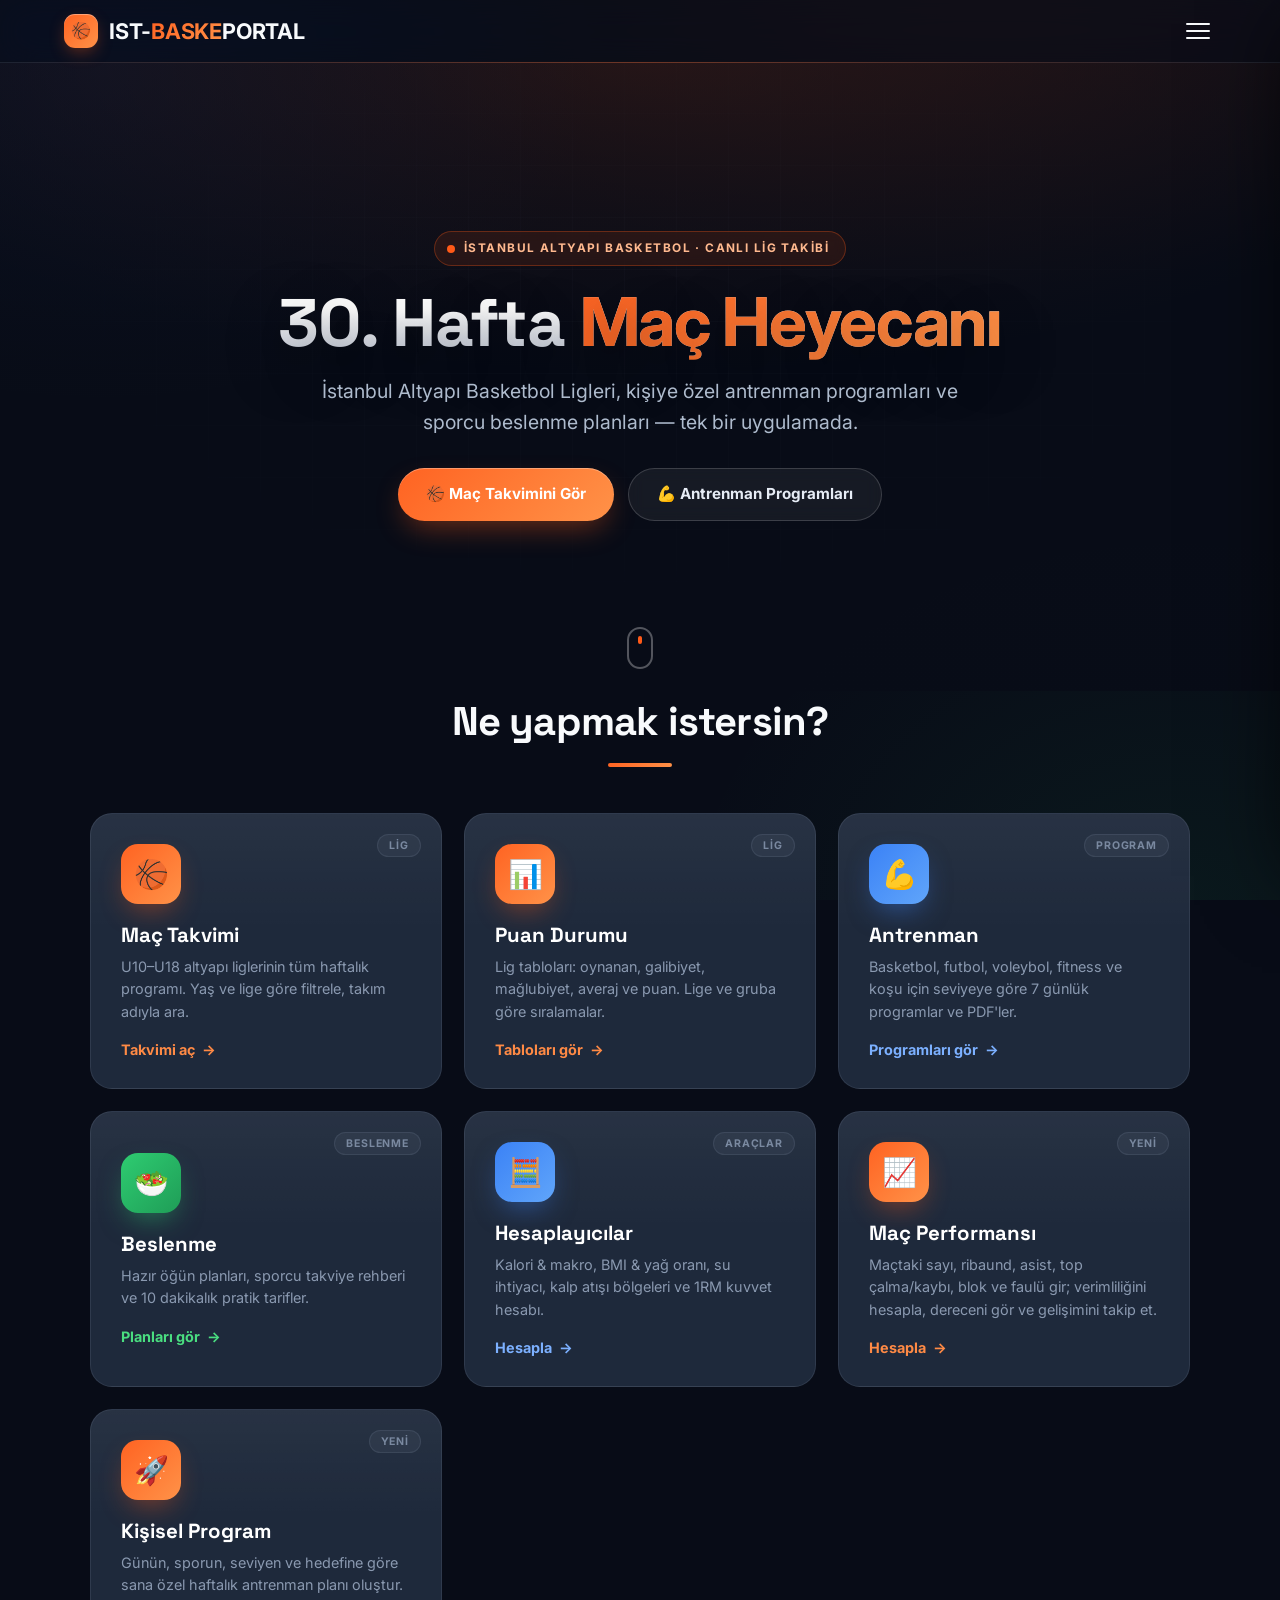
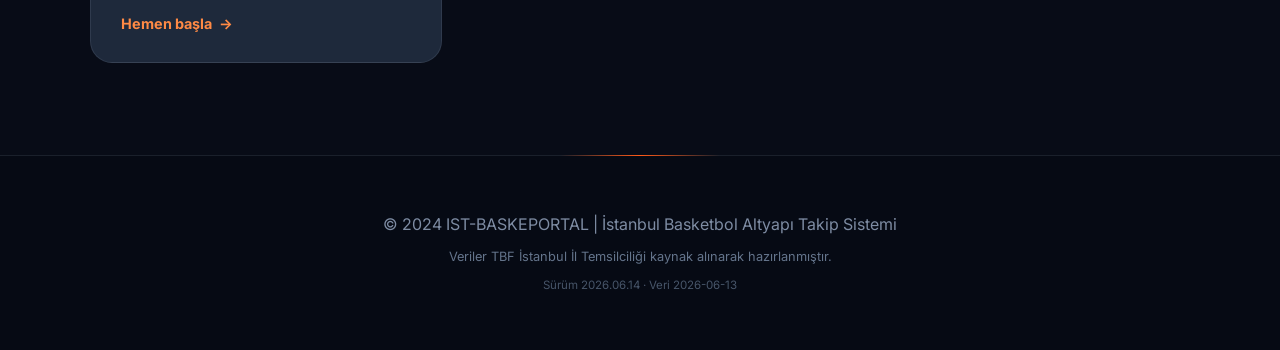
==== index.html @ e8e04ac7 "Fix: beslenme/tarif sekmeleri Firefox mobilde calismiyordu (global event kullanimi) showDietTab/show" ====
<!DOCTYPE html>
<html lang="tr">
<head>
    <meta charset="UTF-8">
    <meta name="viewport" content="width=device-width, initial-scale=1.0, viewport-fit=cover">
    <title>Pro-Athlete | Diyet, Antrenman ve Maç Takvimi</title>
    <link rel="preconnect" href="https://fonts.googleapis.com">
    <link rel="preconnect" href="https://fonts.gstatic.com" crossorigin>
    <link href="https://fonts.googleapis.com/css2?family=Inter:wght@300;400;500;600;700;800;900&family=Space+Grotesk:wght@400;500;600;700&display=swap" rel="stylesheet">
    <link rel="stylesheet" href="styles.css">
</head>
<body>

    <header>
        <div class="logo" onclick="showView('home')"><span class="logo-mark">🏀</span><span>IST-<span class="logo-accent">BASKE</span>PORTAL</span><span class="view-label" id="currentViewLabel"></span></div>
        <button class="hamburger" id="hamburger" onclick="toggleMenu()" aria-label="Menüyü aç/kapat">
            <span></span><span></span><span></span>
        </button>
    </header>

    <!-- MOBİL ALT NAVİGASYON -->
    <nav class="bottom-nav" id="bottomNav" aria-label="Alt menü">
        <button class="bn-item" data-view="home" onclick="showView('home')">
            <span class="bn-ico">🏠</span><span class="bn-lbl">Ana Sayfa</span>
        </button>
        <button class="bn-item" data-view="matches" onclick="showView('matches')">
            <span class="bn-ico">🏀</span><span class="bn-lbl">Maçlar</span>
        </button>
        <button class="bn-item" data-view="standings" onclick="showView('standings')">
            <span class="bn-ico">📊</span><span class="bn-lbl">Puan</span>
        </button>
        <button class="bn-item" data-view="performans" onclick="showView('performans')">
            <span class="bn-ico">📈</span><span class="bn-lbl">Performans</span>
        </button>
        <button class="bn-item bn-menu" onclick="toggleMenu()" aria-label="Menüyü aç">
            <span class="bn-ico">☰</span><span class="bn-lbl">Menü</span>
        </button>
    </nav>

    <div class="drawer-backdrop" id="drawerBackdrop" onclick="closeMenu()"></div>

    <nav class="mob-menu" id="mobMenu" aria-label="Ana menü">
        <div class="drawer-head">
            <span class="drawer-brand"><span class="logo-mark">🏀</span> Menü</span>
            <button class="drawer-x" onclick="closeMenu()" aria-label="Kapat">✕</button>
        </div>
        <div class="drawer-section-label">Keşfet</div>
        <a class="drawer-item" data-view="home" onclick="showView('home',event)">
            <span class="di-ico">🏠</span>
            <span class="di-txt"><span class="di-title">Ana Sayfa</span><span class="di-desc">Genel bakış ve hızlı erişim</span></span>
            <span class="di-chev">›</span>
        </a>
        <a class="drawer-item" data-view="matches" onclick="showView('matches',event)">
            <span class="di-ico">🏀</span>
            <span class="di-txt"><span class="di-title">Maç Takvimi</span><span class="di-desc">Lig programı ve takım araması</span></span>
            <span class="di-chev">›</span>
        </a>
        <a class="drawer-item" data-view="standings" onclick="showView('standings',event)">
            <span class="di-ico">📊</span>
            <span class="di-txt"><span class="di-title">Puan Durumu</span><span class="di-desc">Lig tabloları ve sıralamalar</span></span>
            <span class="di-chev">›</span>
        </a>
        <a class="drawer-item" data-view="training" onclick="showView('training',event)">
            <span class="di-ico">💪</span>
            <span class="di-txt"><span class="di-title">Antrenman</span><span class="di-desc">Spora özel haftalık programlar</span></span>
            <span class="di-chev">›</span>
        </a>
        <a class="drawer-item" data-view="diet" onclick="showView('diet',event)">
            <span class="di-ico">🥗</span>
            <span class="di-txt"><span class="di-title">Beslenme</span><span class="di-desc">Öğün planları ve takviye rehberi</span></span>
            <span class="di-chev">›</span>
        </a>
        <a class="drawer-item" data-view="calc" onclick="showView('calc',event)">
            <span class="di-ico">🧮</span>
            <span class="di-txt"><span class="di-title">Hesaplayıcılar</span><span class="di-desc">Kalori, BMI, su, nabız, 1RM</span></span>
            <span class="di-chev">›</span>
        </a>
        <a class="drawer-item" data-view="performans" onclick="showView('performans',event)">
            <span class="di-ico">📈</span>
            <span class="di-txt"><span class="di-title">Performans</span><span class="di-desc">Maç verimliliği & gelişim takibi</span></span>
            <span class="di-chev">›</span>
        </a>
        <div class="drawer-section-label">Araçlar</div>
        <a class="drawer-item" onclick="closeMenu();openModal();">
            <span class="di-ico">🚀</span>
            <span class="di-txt"><span class="di-title">Kişisel Program</span><span class="di-desc">Sana özel plan oluştur</span></span>
            <span class="di-chev">›</span>
        </a>
        <div class="drawer-foot">İstanbul Altyapı Basketbol · IST-BASKEPORTAL</div>
    </nav>

    <section class="hero" id="heroSection">
        <div class="hero-inner">
            <span class="hero-eyebrow"><span class="dot"></span>İstanbul Altyapı Basketbol · Canlı Lig Takibi</span>
            <h1>30. Hafta <span class="hl">Maç Heyecanı</span></h1>
            <p>İstanbul Altyapı Basketbol Ligleri, kişiye özel antrenman programları ve sporcu beslenme planları — tek bir uygulamada.</p>
            <div class="hero-cta">
                <a href="#matches" class="hero-btn primary" onclick="showView('matches',event)">🏀 Maç Takvimini Gör</a>
                <a href="#training" class="hero-btn ghost" onclick="showView('training',event)">💪 Antrenman Programları</a>
            </div>
        </div>
        <div class="scroll-cue" aria-hidden="true"></div>
    </section>

    <!-- ANA SAYFA HUB -->
    <section id="homeHub">
        <div id="bugunBanner" class="bugun-banner" style="display:none;"></div>
        <div id="favoriBanner" style="display:none;"></div>
        <h2>Ne yapmak istersin?</h2>
        <div class="hub-grid">
            <button class="hub-card" onclick="showView('matches')">
                <span class="hub-tag">Lig</span>
                <span class="hub-ico">🏀</span>
                <h3>Maç Takvimi</h3>
                <p>U10–U18 altyapı liglerinin tüm haftalık programı. Yaş ve lige göre filtrele, takım adıyla ara.</p>
                <span class="hub-go">Takvimi aç <span>→</span></span>
            </button>
            <button class="hub-card" onclick="showView('standings')">
                <span class="hub-tag">Lig</span>
                <span class="hub-ico">📊</span>
                <h3>Puan Durumu</h3>
                <p>Lig tabloları: oynanan, galibiyet, mağlubiyet, averaj ve puan. Lige ve gruba göre sıralamalar.</p>
                <span class="hub-go">Tabloları gör <span>→</span></span>
            </button>
            <button class="hub-card blue" onclick="showView('training')">
                <span class="hub-tag">Program</span>
                <span class="hub-ico">💪</span>
                <h3>Antrenman</h3>
                <p>Basketbol, futbol, voleybol, fitness ve koşu için seviyeye göre 7 günlük programlar ve PDF'ler.</p>
                <span class="hub-go">Programları gör <span>→</span></span>
            </button>
            <button class="hub-card green" onclick="showView('diet')">
                <span class="hub-tag">Beslenme</span>
                <span class="hub-ico">🥗</span>
                <h3>Beslenme</h3>
                <p>Hazır öğün planları, sporcu takviye rehberi ve 10 dakikalık pratik tarifler.</p>
                <span class="hub-go">Planları gör <span>→</span></span>
            </button>
            <button class="hub-card blue" onclick="showView('calc')">
                <span class="hub-tag">Araçlar</span>
                <span class="hub-ico">🧮</span>
                <h3>Hesaplayıcılar</h3>
                <p>Kalori &amp; makro, BMI &amp; yağ oranı, su ihtiyacı, kalp atışı bölgeleri ve 1RM kuvvet hesabı.</p>
                <span class="hub-go">Hesapla <span>→</span></span>
            </button>
            <button class="hub-card" onclick="showView('performans')">
                <span class="hub-tag">Yeni</span>
                <span class="hub-ico">📈</span>
                <h3>Maç Performansı</h3>
                <p>Maçtaki sayı, ribaund, asist, top çalma/kaybı, blok ve faulü gir; verimliliğini hesapla, dereceni gör ve gelişimini takip et.</p>
                <span class="hub-go">Hesapla <span>→</span></span>
            </button>
            <button class="hub-card" onclick="openModal()">
                <span class="hub-tag">Yeni</span>
                <span class="hub-ico">🚀</span>
                <h3>Kişisel Program</h3>
                <p>Günün, sporun, seviyen ve hedefine göre sana özel haftalık antrenman planı oluştur.</p>
                <span class="hub-go">Hemen başla <span>→</span></span>
            </button>
        </div>
    </section>

    <!-- MAÇ PROGRAMI -->
    <section id="matches">
        <h2>🏀 İstanbul Altyapı 36-37. Hafta Programı</h2>

        <!-- TAKIM ARAMA ÇUBUĞU -->
        <div id="takimAramaKutusu" style="
            max-width: 900px;
            margin: 0 auto 36px;
            position: relative;
        ">
            <div style="position:relative;">
                <span style="
                    position: absolute; left: 18px; top: 50%;
                    transform: translateY(-50%);
                    font-size: 1.1rem; opacity: 0.5; pointer-events: none;
                ">🔍</span>
                <input
                    id="takimAramaInput"
                    type="text"
                    placeholder="Takım adı ile maç ara... (örn: Fenerbahçe, Beşiktaş)"
                    autocomplete="off"
                    oninput="takimArama(this.value)"
                    style="
                        width: 100%;
                        padding: 16px 48px 16px 52px;
                        background: #1e293b;
                        border: 1.5px solid #334155;
                        border-radius: 50px;
                        color: #f1f5f9;
                        font-size: 0.95rem;
                        font-family: Inter, sans-serif;
                        outline: none;
                        transition: border-color 0.2s, box-shadow 0.2s;
                    "
                    onfocus="this.style.borderColor='#ff4d05';this.style.boxShadow='0 0 0 3px rgba(255,77,5,0.15)'"
                    onblur="this.style.borderColor='#334155';this.style.boxShadow='none'"
                />
                <button
                    id="takimAramaSil"
                    onclick="takimAramaTemizle()"
                    style="
                        display: none;
                        position: absolute; right: 16px; top: 50%;
                        transform: translateY(-50%);
                        background: none; border: none;
                        color: #64748b; font-size: 1.1rem;
                        cursor: pointer; padding: 4px 8px;
                        border-radius: 50%; transition: color 0.2s;
                    "
                    onmouseover="this.style.color='#ff4d05'"
                    onmouseout="this.style.color='#64748b'"
                >✕</button>
            </div>
        </div>

        <!-- TAKIM ARAMA SONUÇLARI - tam genişlik -->
        <div id="takimAramaSonuc" style="display:none; margin-top:20px; width:100%;"></div>

        <!-- KATEGORİ SEÇİCİ -->
        <div id="katFiltre"></div>

        <!-- TARİH ACCORDION -->
        <div id="macListesi"></div>

        <p id="macYok" style="text-align:center;color:#64748b;display:none;padding:40px;">Bu kategoride maç bulunamadı.</p>
        <div id="macSecilmedi" style="text-align:center;color:#64748b;padding:60px 20px;">
            <div style="font-size:2.5rem;margin-bottom:16px;">🏀</div>
            <div style="font-size:1.05rem;font-weight:700;color:#94a3b8;margin-bottom:8px;">Maçları görmek için bir kategori seçin</div>
            <div style="font-size:0.85rem;">Yukarıdaki yaş kartlarından bir lig seçin ya da takım adıyla arama yapın</div>
        </div>
    </section>

    <!-- PUAN DURUMU -->
    <section id="standings">
        <h2>📊 Puan Durumu</h2>
        <p id="puanGuncelleme" style="text-align:center;color:#64748b;font-size:0.85rem;margin:-10px auto 24px;"></p>

        <!-- TAKIM ARAMA -->
        <div id="puanArama" style="max-width:680px;margin:0 auto 26px;position:relative;">
            <span style="position:absolute;left:18px;top:50%;transform:translateY(-50%);font-size:1.1rem;opacity:0.5;pointer-events:none;">🔍</span>
            <input id="puanAramaInput" type="text" autocomplete="off" enterkeyhint="search"
                placeholder="Takımını ara… (örn: Efes, Fenerbahçe)" class="puan-arama">
            <button id="puanAramaSil" type="button" class="puan-arama-sil" aria-label="Aramayı temizle">✕</button>
        </div>

        <!-- ARAMA SONUÇLARI (tam genişlik) -->
        <div id="puanAramaSonuc" style="display:none;max-width:980px;margin:0 auto;"></div>

        <!-- GÖZATMA: lig seçici + akordeon -->
        <div id="puanGozat">
            <!-- LİG SEÇİCİ (yaş / cinsiyet) -->
            <div id="puanLigSecici" style="display:flex;flex-wrap:wrap;gap:9px;justify-content:center;max-width:980px;margin:0 auto 18px;"></div>
            <!-- AKORDEON (tier başlıkları + grup kartları) -->
            <div id="puanAkordeon" style="max-width:980px;margin:0 auto;"></div>
        </div>

        <p id="puanYok" style="text-align:center;color:#64748b;display:none;padding:40px;">Puan durumu şu an yüklenemedi. Lütfen daha sonra tekrar deneyin.</p>
        <div id="puanSecilmedi" style="text-align:center;color:#64748b;padding:60px 20px;">
            <div style="font-size:2.5rem;margin-bottom:16px;">📊</div>
            <div style="font-size:1.05rem;font-weight:700;color:#94a3b8;margin-bottom:8px;">Puan durumunu görmek için bir lig seçin</div>
            <div style="font-size:0.85rem;">Yukarıdaki lig düğmelerinden birini seçin</div>
        </div>
    </section>

    <!-- TAKIM PROFİLİ -->
    <section id="takim" style="display:none;">
        <button class="tp-geri" onclick="takimGeri()">← Geri</button>
        <div id="takimBaslik"></div>
        <div id="takimSonuc"></div>
        <div id="takimPuan"></div>
        <div id="takimMaclar"></div>
    </section>

        <!-- ANTRENMAN BÖLÜMÜ -->
    <section id="training" style="background: #111827;">
        <h2>💪 Özel Antrenman Programları</h2>

        <!-- SPOR KARTLARI GRİDİ -->
        <div class="grid-container" style="margin-bottom:40px;">

            <!-- BASKETBOL -->
            <div class="card">
                <h3 style="color:#ff4d05;">🏀 Basketbol Antrenmanı</h3>
                <p style="color:#64748b;font-size:0.82rem;margin-bottom:14px;">7 günlük kapsamlı program · Tüm seviyeler</p>
                <div class="sport-tab-btns" style="display:flex;gap:6px;flex-wrap:wrap;margin-bottom:14px;">
                    <button class="stab active" onclick="showSportPlan(this,'bball','bslt')">🌱 Başlangıç</button>
                    <button class="stab" onclick="showSportPlan(this,'bball','bort')">💪 Orta</button>
                    <button class="stab" onclick="showSportPlan(this,'bball','bilr')">🔥 İleri</button>
                    <button class="stab" onclick="showSportPlan(this,'bball','bpro')">⭐ Pro</button>
                </div>
                <!-- PDF İNDİRME BUTONLARI -->
                <div style="margin-bottom:14px;">
                    <a id="bball-pdf-baslangic" href="[data-uri]" download="Basketbol_Antrenman_Baslangic.pdf" class="btn" style="display:inline-flex;align-items:center;gap:6px;font-size:0.82rem;padding:8px 16px;border-radius:8px;text-decoration:none;background:#ff4d05;color:white;">⬇ Programı PDF İndir</a>
                    <a id="bball-pdf-ort" href="[data-uri]" download="Basketbol_Antrenman_Orta.pdf" class="btn" style="display:none;align-items:center;gap:6px;font-size:0.82rem;padding:8px 16px;border-radius:8px;text-decoration:none;background:#ff4d05;color:white;">⬇ Programı PDF İndir</a>
                    <a id="bball-pdf-ilr" href="[data-uri]" download="Basketbol_Antrenman_Ileri.pdf" class="btn" style="display:none;align-items:center;gap:6px;font-size:0.82rem;padding:8px 16px;border-radius:8px;text-decoration:none;background:#ff4d05;color:white;">⬇ Programı PDF İndir</a>
                    <a id="bball-pdf-pro" href="[data-uri]" download="Basketbol_Antrenman_Pro.pdf" class="btn" style="display:none;align-items:center;gap:6px;font-size:0.82rem;padding:8px 16px;border-radius:8px;text-decoration:none;background:#ff4d05;color:white;">⬇ Programı PDF İndir</a>
                </div>
                <div class="sport-plan" id="bball-bslt">
                    <div class="plan-day"><span class="pday">Pzt</span><span class="pact">Top Kontrolü & Temel Drills<br><small>Crossover 3×15, aynı el 50 rep, karşı el 50 rep · Serbest atış 5 noktadan 20'şer · Duruş & kayma savunma 3×2dk · 10dk soğuma</small></span></div>
                    <div class="plan-day"><span class="pday">Sal</span><span class="pact">Kondisyon & Dayanıklılık<br><small>3dk ısınma koşusu · Merdiven 4×30sn · Suicide sprint 6×full court · Jump rope 3×60sn · Esneme 10dk</small></span></div>
                    <div class="plan-day pday-rest"><span class="pday">Çar</span><span class="pact">Aktif Dinlenme<br><small>20dk yürüyüş · Foam roller bacak + sırt · Statik esneme serisi</small></span></div>
                    <div class="plan-day"><span class="pday">Per</span><span class="pact">Şut Mekaniği<br><small>Mid-range catch&amp;shoot 10dk · 3 nokta çalışması 25 isabet · Lay-up: dominant + zayıf el her biri 30 · Form shooting yakından 50 isabet</small></span></div>
                    <div class="plan-day"><span class="pday">Cum</span><span class="pact">Bireysel Hücum<br><small>Jab step + drive 3×10 · Euro-step lay-up 3×8 · Pull-up jumper 3×10 · Off-ball koş-dur hareketi 15dk</small></span></div>
                    <div class="plan-day pday-rest"><span class="pday">Cmt</span><span class="pact">Dinlenme<br><small>Tam dinlenme · Protein ağırlıklı beslenme · Uyku kalitesine dikkat</small></span></div>
                    <div class="plan-day"><span class="pday">Paz</span><span class="pact">Takım Oyunu Simülasyonu<br><small>Pick&amp;roll offense 20dk · 1v1 full-court 4 tur · Serbest atış baskı altında 3×10 · Haftalık değerlendirme</small></span></div>
                </div>
                <div class="sport-plan" id="bball-bort" style="display:none;">
                    <div class="plan-day"><span class="pday">Pzt</span><span class="pact">Ball Handling & Hız<br><small>Zayıf el crossover serisi 20dk · 5 nokta catch&amp;shoot 4×tur · HIIT: 4×(30sn sprint + 15sn dinlenme) · Core: plank 3×45sn</small></span></div>
                    <div class="plan-day"><span class="pday">Sal</span><span class="pact">Pick&Roll & Karar Verme<br><small>P&amp;R ball-handler 15dk · P&amp;R roller 15dk · Üçlü tehdit pozisyonu drilli 10dk · 3 nokta: 5 spottan 30 isabet</small></span></div>
                    <div class="plan-day"><span class="pday">Çar</span><span class="pact">Güç & Patlayıcılık<br><small>Box jump 4×8 · Broad jump 3×6 · Lateral bound 3×10 · Kova atlayışı 3×5 · Yük koşusu (parachute) 6×20m</small></span></div>
                    <div class="plan-day pday-rest"><span class="pday">Per</span><span class="pact">Aktif Toparlanma<br><small>Bisiklet 25dk düşük tempo · Yoga 15dk · Foam roller full-body</small></span></div>
                    <div class="plan-day"><span class="pday">Cum</span><span class="pact">Defans & Baskı<br><small>Hedge savunması 15dk · Help defense slide 3×2dk · Closeout drills 15dk · Trap&amp;double team 10dk</small></span></div>
                    <div class="plan-day"><span class="pday">Cmt</span><span class="pact">Bitiş & Finisher<br><small>Drive&amp;dish 4×10 · Float shot 3×10 · Post-up moves 15dk · Serbest atış baskı altında 5×10</small></span></div>
                    <div class="plan-day pday-rest"><span class="pday">Paz</span><span class="pact">Tam Dinlenme<br><small>Mental hazırlık · Video analizi · Nemlendirme &amp; beslenme planı gözden geçir</small></span></div>
                </div>
                <div class="sport-plan" id="bball-bilr" style="display:none;">
                    <div class="plan-day"><span class="pday">Pzt</span><span class="pact">ISO & Yaratıcı Hücum<br><small>Hesitation dribble 20dk · Step-back jumper 4×10 · Euro-step floater 4×8 · Off-ball cutting: pin-down + flare serisi · Film analizi 15dk</small></span></div>
                    <div class="plan-day"><span class="pday">Sal</span><span class="pact">Patlayıcı Güç Protokolü<br><small>Depth jump 4×6 · Reactive sprint 5×15m · Med-ball chest pass 3×12 · Sıçrama: yatay + dikey kombine 4 tur</small></span></div>
                    <div class="plan-day"><span class="pday">Çar</span><span class="pact">Koçluk Seansı + Taktik<br><small>Maç analizi 20dk · Pozisyon odaklı 2-man game 20dk · Late-game scenarios (zihin oyunu) 15dk · Rotasyon &amp; geçiş savunması</small></span></div>
                    <div class="plan-day pday-rest"><span class="pday">Per</span><span class="pact">Aktif Toparlanma<br><small>Yüzme veya düşük yoğunluk bisiklet 30dk · Mobility work: kalça + omuz + ayak bileği · Solunum protokolü</small></span></div>
                    <div class="plan-day"><span class="pday">Cum</span><span class="pact">5v5 Simülasyon<br><small>Full-court scrimmage 3×8dk · Timeout &amp; adjustment drili · Hustle stats takibi (assist, deflection, rebounds)</small></span></div>
                    <div class="plan-day"><span class="pday">Cmt</span><span class="pact">Şut Hacmi<br><small>700+ şut mekaniği protokolü · 5 spottan 100'er · Off-screen &amp; catch&amp;shoot · Serbest atış: 50 üst üste</small></span></div>
                    <div class="plan-day pday-rest"><span class="pday">Paz</span><span class="pact">Tam Dinlenme<br><small>Masaj / buz banyosu · Haftalık hedef raporu · Mental görselleştirme</small></span></div>
                </div>
                <div class="sport-plan" id="bball-bpro" style="display:none;">
                    <div class="plan-day"><span class="pday">Pzt</span><span class="pact">Periyodizasyon: Yoğunluk Bloğu<br><small>%90 VO2max interval 5×3dk · Olimpik kaldırış hang-clean 4×3 · Kontrastlı tren (ağır squat + dikey atlama) 4×5 · Film &amp; maç hazırlığı 20dk</small></span></div>
                    <div class="plan-day"><span class="pday">Sal</span><span class="pact">Elit Şut Protokolü<br><small>950+ şut günü · Catch&amp;shoot: moving off-screen her spottan · Buzzer-beater senaryoları · Zihinsel baskı altında serbest atış</small></span></div>
                    <div class="plan-day"><span class="pday">Çar</span><span class="pact">Taktik & Video Günü<br><small>Rakip analizi 30dk · Pozisyona özel rol drilleri · Deadball play geliştirme · Liderlik &amp; iletişim egzersizleri</small></span></div>
                    <div class="plan-day pday-rest"><span class="pday">Per</span><span class="pact">Toparlanma Protokolü<br><small>Kriyoterapi / kontrast duş · Fizyoterapi seansı · Nöromusküler aktivasyon egzersizleri · Uyku hijyeni protokolü</small></span></div>
                    <div class="plan-day"><span class="pday">Cum</span><span class="pact">Full-Contact Simülasyon<br><small>5v5 scrimmage (maç temposu) 4×10dk · Late-game decision making · Fiziksel defans: post-up savunması · Hustle kazanma drilleri</small></span></div>
                    <div class="plan-day"><span class="pday">Cmt</span><span class="pact">Güç & Atletizm<br><small>Maksimum kuvvet: squat 5×3 @%90 · Sprint mekanik drilleri · Lateral speed ladder 10dk · Core stabilizasyon 15dk</small></span></div>
                    <div class="plan-day pday-rest"><span class="pday">Paz</span><span class="pact">Tam Dinlenme<br><small>Tam toparlanma · Beslenme &amp; hidrasyon log · Gelecek hafta planlaması</small></span></div>
                </div>
            </div>

            <!-- FUTBOL -->
            <div class="card football">
                <h3 style="color:#2ecc71;">⚽ Futbol Antrenmanı</h3>
                <p style="color:#64748b;font-size:0.82rem;margin-bottom:14px;">7 günlük kapsamlı program · Tüm seviyeler</p>
                <div class="sport-tab-btns" style="display:flex;gap:6px;flex-wrap:wrap;margin-bottom:14px;">
                    <button class="stab active" onclick="showSportPlan(this,'foot','fbslt')">🌱 Başlangıç</button>
                    <button class="stab" onclick="showSportPlan(this,'foot','fort')">💪 Orta</button>
                    <button class="stab" onclick="showSportPlan(this,'foot','filr')">🔥 İleri</button>
                    <button class="stab" onclick="showSportPlan(this,'foot','fpro')">⭐ Pro</button>
                </div>
                <!-- FUTBOL PDF İNDİRME BUTONLARI -->
                <div style="margin-bottom:14px;">
                    <a id="foot-pdf-baslangic" href="[data-uri]" download="Futbol_Antrenman_Baslangic.pdf" class="btn" style="display:inline-flex;align-items:center;gap:6px;font-size:0.82rem;padding:8px 16px;border-radius:8px;text-decoration:none;background:#2ecc71;color:white;">⬇ Programı PDF İndir</a>
                    <a id="foot-pdf-ort" href="[data-uri]" download="Futbol_Antrenman_Orta.pdf" class="btn" style="display:none;align-items:center;gap:6px;font-size:0.82rem;padding:8px 16px;border-radius:8px;text-decoration:none;background:#2ecc71;color:white;">⬇ Programı PDF İndir</a>
                    <a id="foot-pdf-ilr" href="[data-uri]" download="Futbol_Antrenman_Ileri.pdf" class="btn" style="display:none;align-items:center;gap:6px;font-size:0.82rem;padding:8px 16px;border-radius:8px;text-decoration:none;background:#2ecc71;color:white;">⬇ Programı PDF İndir</a>
                    <a id="foot-pdf-pro" href="[data-uri]" download="Futbol_Antrenman_Pro.pdf" class="btn" style="display:none;align-items:center;gap:6px;font-size:0.82rem;padding:8px 16px;border-radius:8px;text-decoration:none;background:#2ecc71;color:white;">⬇ Programı PDF İndir</a>
                </div>
                <div class="sport-plan" id="foot-fbslt">
                    <div class="plan-day"><span class="pday">Pzt</span><span class="pact">Top Sürme Temelleri<br><small>Slalom koniler iç+dış ayak 3 tur · Duvar pası her ayak 50 tekrar · Penaltı noktasından şut tekniği 30 atış · Tempolu koşu 15dk</small></span></div>
                    <div class="plan-day"><span class="pday">Sal</span><span class="pact">Temel Kondisyon<br><small>Fartlek 20dk (2dk hızlı + 1dk yavaş) · Merdiven agility drili 3×3dk · Squat + lunge 3×12 · Esneme &amp; soğuma 10dk</small></span></div>
                    <div class="plan-day pday-rest"><span class="pday">Çar</span><span class="pact">Aktif Dinlenme<br><small>Hafif yürüyüş 20dk · Top dokunuşu (rahat tempo) · Statik esneme</small></span></div>
                    <div class="plan-day"><span class="pday">Per</span><span class="pact">Kafa Vuruşu & Duran Top<br><small>Sabit nokta kafa vuruşu 3×15 · Korner çalışması (orta alma) · Taş atışı tekniği · Serbest vuruş bariyeri üzerinden 20 atış</small></span></div>
                    <div class="plan-day"><span class="pday">Cum</span><span class="pact">1v1 Hücum & Savunma<br><small>Belirli bölgeden 1v1 (6 duel) · Fente+pas kombinasyonu 15dk · Koşudan şut 3×10 · Karın kasları 3×15</small></span></div>
                    <div class="plan-day pday-rest"><span class="pday">Cmt</span><span class="pact">Dinlenme<br><small>Tam dinlenme · Hidrasyon · Karbonhidrat yükleme</small></span></div>
                    <div class="plan-day"><span class="pday">Paz</span><span class="pact">Küçük Taraf Oyunu<br><small>3v3 kale-kale 3×8dk · Doğrudan 2 dokunuş pas oyunu · Gol pozisyonu bitiriş drili · Haftalık değerlendirme</small></span></div>
                </div>
                <div class="sport-plan" id="foot-fort" style="display:none;">
                    <div class="plan-day"><span class="pday">Pzt</span><span class="pact">Teknik & Hız Kombinasyonu<br><small>Çift ayak kısa pas kombo 20dk · 1v1 hücum (sıkışık alan) 15dk · 30m sprint 6×tekrar · Dikey sıçrama 4×6</small></span></div>
                    <div class="plan-day"><span class="pday">Sal</span><span class="pact">Rondo & Pas Çalışması<br><small>4v2 rondo 20dk · Uzun pas doğruluğu 15dk · Pozisyon çalışması: topa ulaşma zamanı · Kafa vuruşu: koşudan 3×10</small></span></div>
                    <div class="plan-day"><span class="pday">Çar</span><span class="pact">Güç & Patlayıcılık<br><small>Squat jump 4×8 · Power lunge 3×10 · Lateral agility ladder 12dk · Dayanıklılık: 12dk koşu testi</small></span></div>
                    <div class="plan-day pday-rest"><span class="pday">Per</span><span class="pact">Aktif Toparlanma<br><small>Yüzme 20dk / bisiklet 25dk · Foam roller: quads, hamstring, IT bandı · Gevşeme nefes egzersizleri</small></span></div>
                    <div class="plan-day"><span class="pday">Cum</span><span class="pact">Taktiksel Pozisyon Oyunu<br><small>5v5 yarı saha taktik drili · Overload pressing senaryosu · Dead ball set piece (köşe + serbest vuruş) · Bitiriş kalibrasyonu</small></span></div>
                    <div class="plan-day"><span class="pday">Cmt</span><span class="pact">Çapraz Geçiş & Orta<br><small>Kanat koşusundan orta 3×15 · Birinci dokunuş şutu 20 tekrar · 2v1 hızlı kontr atma 10dk · Uzak mesafe şut 20 tekrar</small></span></div>
                    <div class="plan-day pday-rest"><span class="pday">Paz</span><span class="pact">Tam Dinlenme<br><small>Bacak masajı · Video analizi · Taktik not hazırlama</small></span></div>
                </div>
                <div class="sport-plan" id="foot-filr" style="display:none;">
                    <div class="plan-day"><span class="pday">Pzt</span><span class="pact">Yüksek Tempo Rondo<br><small>6v3 rondo →1 dokunuş zorunlu 20dk · Overload press drill: 4v3 25dk · Hız: 5×40m maksimum sprint + 90sn dinlenme</small></span></div>
                    <div class="plan-day"><span class="pday">Sal</span><span class="pact">Kuvvet & Güç Günü<br><small>Deadlift 4×6 @%75 · Box jump 4×5 · Nordic hamstring 3×8 · Core: anti-rotation press 3×12 her yön</small></span></div>
                    <div class="plan-day"><span class="pday">Çar</span><span class="pact">Taktik & Anlık Karar<br><small>3-zone press geçiş oyunu 25dk · Maç simülasyonu (skor farkı senaryosu) · Geçiş savunması: geri çekilme drili</small></span></div>
                    <div class="plan-day pday-rest"><span class="pday">Per</span><span class="pact">Aktif Toparlanma<br><small>Bisiklet 30dk · Tam vücut mobility &amp; esneklik · Buz + ısı kontrast protokolü</small></span></div>
                    <div class="plan-day"><span class="pday">Cum</span><span class="pact">Dayanıklılık Intervalleri<br><small>5×4dk @85% KAH + 3dk aktif dinlenme · Fartlek: 25dk değişken tempo · Sprint mekaniği drilleri 10dk</small></span></div>
                    <div class="plan-day"><span class="pday">Cmt</span><span class="pact">Yüksek Yoğunluklu Maç<br><small>8v8 veya 11v11 tam saha · Özel görev: bireysel performans istatistikleri · Koçluk geri bildirimi seansı</small></span></div>
                    <div class="plan-day pday-rest"><span class="pday">Paz</span><span class="pact">Tam Dinlenme<br><small>Masaj terapisi · Besleme takvimini güncelle · Mental hazırlık</small></span></div>
                </div>
                <div class="sport-plan" id="foot-fpro" style="display:none;">
                    <div class="plan-day"><span class="pday">Pzt</span><span class="pact">Taktik & Film Günü<br><small>Rakip analizi 30dk · Bireysel koç seansı 20dk · Pozisyona özel dead ball drili · Liderlik &amp; iletişim egzersizi</small></span></div>
                    <div class="plan-day"><span class="pday">Sal</span><span class="pact">Güç Pikleme<br><small>Clean&amp;jerk 5×3 · Back squat 5×3 @%90 · Reactive agility: 3 yönlü hız drili · Sprint-deceleration kompleksi 6×</small></span></div>
                    <div class="plan-day"><span class="pday">Çar</span><span class="pact">Yüksek Yoğunluklu Drill<br><small>SSG: 4v4+2 joker 3×8dk · Taktik geçiş: savunmadan hücuma 20dk · Pressing trigger drilleri</small></span></div>
                    <div class="plan-day pday-rest"><span class="pday">Per</span><span class="pact">Toparlanma Protokolü<br><small>Kriyoterapi · Fizyoterapi seansı · Nöromusküler aktivasyon · Uyku protokolü</small></span></div>
                    <div class="plan-day"><span class="pday">Cum</span><span class="pact">Maç Hazırlığı<br><small>Taktik tekrar 20dk · Set piece son çalışma · Motivasyon &amp; mental hazırlık · Hafif koşu aktivasyonu</small></span></div>
                    <div class="plan-day"><span class="pday">Cmt</span><span class="pact">MAÇ GÜNÜ<br><small>Isınma protokolü (dinamik + aktifleşme) · Maç performansı · Maç sonu soğuma + laktat temizleme</small></span></div>
                    <div class="plan-day pday-rest"><span class="pday">Paz</span><span class="pact">Maç Sonrası Toparlanma<br><small>Aktif toparlanma 30dk · Beslenme: protein + karbonhidrat penceresi · Video &amp; istatistik analizi</small></span></div>
                </div>
            </div>

            <!-- VOLEYBOL -->
            <div class="card">
                <h3 style="color:#3b82f6;">🏐 Voleybol Antrenmanı</h3>
                <p style="color:#64748b;font-size:0.82rem;margin-bottom:14px;">7 günlük kapsamlı program · Tüm seviyeler</p>
                <div class="sport-tab-btns" style="display:flex;gap:6px;flex-wrap:wrap;margin-bottom:14px;">
                    <button class="stab active" onclick="showSportPlan(this,'voley','vbslt')">🌱 Başlangıç</button>
                    <button class="stab" onclick="showSportPlan(this,'voley','vort')">💪 Orta</button>
                    <button class="stab" onclick="showSportPlan(this,'voley','vilr')">🔥 İleri</button>
                    <button class="stab" onclick="showSportPlan(this,'voley','vpro')">⭐ Pro</button>
                </div>
                <!-- VOLEYBOL PDF İNDİRME BUTONLARI -->
                <div style="margin-bottom:14px;">
                    <a id="vol-pdf-baslangic" href="[data-uri]" download="Voleybol_Antrenman_Baslangic.pdf" class="btn" style="display:inline-flex;align-items:center;gap:6px;font-size:0.82rem;padding:8px 16px;border-radius:8px;text-decoration:none;background:#8b5cf6;color:white;">⬇ Programı PDF İndir</a>
                    <a id="vol-pdf-ort" href="[data-uri]" download="Voleybol_Antrenman_Orta.pdf" class="btn" style="display:none;align-items:center;gap:6px;font-size:0.82rem;padding:8px 16px;border-radius:8px;text-decoration:none;background:#8b5cf6;color:white;">⬇ Programı PDF İndir</a>
                    <a id="vol-pdf-ilr" href="[data-uri]" download="Voleybol_Antrenman_Ileri.pdf" class="btn" style="display:none;align-items:center;gap:6px;font-size:0.82rem;padding:8px 16px;border-radius:8px;text-decoration:none;background:#8b5cf6;color:white;">⬇ Programı PDF İndir</a>
                    <a id="vol-pdf-pro" href="[data-uri]" download="Voleybol_Antrenman_Pro.pdf" class="btn" style="display:none;align-items:center;gap:6px;font-size:0.82rem;padding:8px 16px;border-radius:8px;text-decoration:none;background:#8b5cf6;color:white;">⬇ Programı PDF İndir</a>
                </div>
                <div class="sport-plan" id="voley-vbslt">
                    <div class="plan-day"><span class="pday">Pzt</span><span class="pact">Temel Teknik<br><small>Manşet alma: 100 tekrar partnere · Parmak vuruşu (set) alıştırmaları 15dk · Servis tekniği: top+alt servis 30 tekrar · Esneme 10dk</small></span></div>
                    <div class="plan-day"><span class="pday">Sal</span><span class="pact">Atletizm Temeli<br><small>Sıçrama eğitimi: box step-up 3×10 · Lateral shuffle 4×30sn · Engel drili 3 tur · Karın &amp; sırt kuvveti 3×12</small></span></div>
                    <div class="plan-day pday-rest"><span class="pday">Çar</span><span class="pact">Aktif Dinlenme<br><small>Yüzme 20dk · Omuz mobilite egzersizleri · Denge çalışması: tek ayak 3×30sn</small></span></div>
                    <div class="plan-day"><span class="pday">Per</span><span class="pact">Smash & Blok Temeli<br><small>Kolay tempo smash tekniği 30dk · Blok atlayışı pozisyonu 3×10 · Ayak hız drilleri (net altı) 15dk</small></span></div>
                    <div class="plan-day"><span class="pday">Cum</span><span class="pact">Küçük Takım Oyunu<br><small>3v3 oyun serisi 3×10dk · Topa dokunuş limiti alıştırması · Rotasyon kuralları pratiği</small></span></div>
                    <div class="plan-day pday-rest"><span class="pday">Cmt</span><span class="pact">Dinlenme<br><small>Tam dinlenme · Protein &amp; su alımına özen · Omuz bakımı</small></span></div>
                    <div class="plan-day"><span class="pday">Paz</span><span class="pact">Serbest Oyun<br><small>Serbest 6v6 oyun 45dk · Zayıf teknik belirleme &amp; tekrar · Haftalık hedef değerlendirme</small></span></div>
                </div>
                <div class="sport-plan" id="voley-vort" style="display:none;">
                    <div class="plan-day"><span class="pday">Pzt</span><span class="pact">Servis & Resepsiyon<br><small>Top servis bölgeye hedefleme 4×15 · Float servis variasyonları · Savunma alışı: line + cross 25dk · Parmak seti hız drili</small></span></div>
                    <div class="plan-day"><span class="pday">Sal</span><span class="pact">Patlayıcı Atletizm<br><small>Dikey sıçrama squat jump 4×8 · Lateral reaktif hız drili 15dk · Core stability: pallof press 3×12 · Glenohumeral rotasyon egz. 3×15</small></span></div>
                    <div class="plan-day"><span class="pday">Çar</span><span class="pact">Smash Varyasyonları<br><small>Line smash 4×10 · Cross smash 4×10 · Rollshot + değerli vuruş 15dk · Blok koordinasyonu ikili 20dk</small></span></div>
                    <div class="plan-day pday-rest"><span class="pday">Per</span><span class="pact">Aktif Toparlanma<br><small>Yüzme 25dk · Omuz spesifik esneme · Nötr omurga stabilitesi egzersizleri</small></span></div>
                    <div class="plan-day"><span class="pday">Cum</span><span class="pact">Taktiksel Senaryo<br><small>6v6 set sayısına göre baskı oyunu · Libero &amp; defans koordinasyon drili · Set 3'e gidiş senaryosu · İletişim &amp; çağırma egzersizi</small></span></div>
                    <div class="plan-day"><span class="pday">Cmt</span><span class="pact">Güç Antrenmanı<br><small>Kuvvet: deadlift 4×6 · Tek bacak press 3×10 · Pull-up 3×max · Med-ball overhead throw 4×8</small></span></div>
                    <div class="plan-day pday-rest"><span class="pday">Paz</span><span class="pact">Tam Dinlenme<br><small>Eklem bakımı · Haftalık kilo takibi · Mineral &amp; vitamin alımı kontrolü</small></span></div>
                </div>
                <div class="sport-plan" id="voley-vilr" style="display:none;">
                    <div class="plan-day"><span class="pday">Pzt</span><span class="pact">Servis Silahı Geliştirme<br><small>Jump serve teknik 4×15 · Servis zon hedefleme %80 isabet hedefi · Taktik resepsiyon sistemi (pass-set-attack) · Prerotasyon çalışması</small></span></div>
                    <div class="plan-day"><span class="pday">Sal</span><span class="pact">Dikey Sıçrama Protokolü<br><small>Depth jump 4×6 · Approach jump (3 adım) 5×6 · Plyometric kombinasyon 4 tur · Sıçrama yükseklik ölçümü</small></span></div>
                    <div class="plan-day"><span class="pday">Çar</span><span class="pact">Pozisyon Uzmanlaşma<br><small>Setter: setleri tempo + taktik okuma 20dk / Libero: dive &amp; roll savunma 25dk / OH/OPP: smash varyasyonları 25dk · Takım koordinasyon 20dk</small></span></div>
                    <div class="plan-day pday-rest"><span class="pday">Per</span><span class="pact">Toparlanma<br><small>Kontrast duş · Fizyoterapi seansı · Omuz tendon güçlendirme (theraband) · Uyku kalitesi protokolü</small></span></div>
                    <div class="plan-day"><span class="pday">Cum</span><span class="pact">Yüksek Yoğunluk Maç<br><small>Tam 5 set simülasyon maçı · Koç analizi &amp; geri bildirim · Kritik nokta karar alma drili</small></span></div>
                    <div class="plan-day"><span class="pday">Cmt</span><span class="pact">Güç Pikleme<br><small>Power clean 4×3 · Overhead squat 4×5 · Box jump max height 4×5 · Core kompleks: 3 tur</small></span></div>
                    <div class="plan-day pday-rest"><span class="pday">Paz</span><span class="pact">Tam Dinlenme<br><small>Video analizi · Beslenme log · Gelecek sezon hedefleri</small></span></div>
                </div>
                <div class="sport-plan" id="voley-vpro" style="display:none;">
                    <div class="plan-day"><span class="pday">Pzt</span><span class="pact">Periyodizasyon Bloku<br><small>Yük: %85 yoğunluk antrenmanı · Haftalık taktik plan → uygulaması · Rakip video analizi &amp; oyun planı</small></span></div>
                    <div class="plan-day"><span class="pday">Sal</span><span class="pact">Elit Güç Günü<br><small>Snatch 5×2 · Split jerk 4×3 · Reactive jump + sprint kompleksi · İzometrik kuvvet: 3×7sn maksimum</small></span></div>
                    <div class="plan-day"><span class="pday">Çar</span><span class="pact">Taktik & Sistem Günü<br><small>Yeni set sistemleri geliştirme · Özel servis baskı protokolü · Blok-savunma senkronizasyonu · Psikolojik hazırlık seansı</small></span></div>
                    <div class="plan-day pday-rest"><span class="pday">Per</span><span class="pact">Profesyonel Toparlanma<br><small>Kriyoterapi · Spor masajı · Fizyoterapi · Uyku optimizasyonu</small></span></div>
                    <div class="plan-day"><span class="pday">Cum</span><span class="pact">Maç Hazırlığı<br><small>Set piece son uygulama · Hafif aktivasyon drilleri · Takım motivasyon seansı</small></span></div>
                    <div class="plan-day"><span class="pday">Cmt</span><span class="pact">MAÇ / Yarışma Günü<br><small>Özel ısınma rutini · Maç performansı · Laktat temizleme koşusu &amp; soğuma</small></span></div>
                    <div class="plan-day pday-rest"><span class="pday">Paz</span><span class="pact">Toparlanma & Analiz<br><small>Aktif dinlenme 30dk · Maç istatistik değerlendirme · Bireysel hedef güncellemesi</small></span></div>
                </div>
            </div>

            <!-- FITNESS -->
            <div class="card">
                <h3 style="color:#f59e0b;">🏋️ Fitness Antrenmanı</h3>
                <p style="color:#64748b;font-size:0.82rem;margin-bottom:14px;">7 günlük push/pull/legs split · Tüm seviyeler</p>
                <div class="sport-tab-btns" style="display:flex;gap:6px;flex-wrap:wrap;margin-bottom:14px;">
                    <button class="stab active" onclick="showSportPlan(this,'fit','fbslt2')">🌱 Başlangıç</button>
                    <button class="stab" onclick="showSportPlan(this,'fit','fort2')">💪 Orta</button>
                    <button class="stab" onclick="showSportPlan(this,'fit','filr2')">🔥 İleri</button>
                    <button class="stab" onclick="showSportPlan(this,'fit','fpro2')">⭐ Pro</button>
                </div>
                <!-- FITNESS PDF İNDİRME BUTONLARI -->
                <div style="margin-bottom:14px;">
                    <a id="fit-pdf-baslangic" href="[data-uri]" download="Fitness_Antrenman_Baslangic.pdf" class="btn" style="display:inline-flex;align-items:center;gap:6px;font-size:0.82rem;padding:8px 16px;border-radius:8px;text-decoration:none;background:#f59e0b;color:white;">⬇ Programı PDF İndir</a>
                    <a id="fit-pdf-ort" href="[data-uri]" download="Fitness_Antrenman_Orta.pdf" class="btn" style="display:none;align-items:center;gap:6px;font-size:0.82rem;padding:8px 16px;border-radius:8px;text-decoration:none;background:#f59e0b;color:white;">⬇ Programı PDF İndir</a>
                    <a id="fit-pdf-ilr" href="[data-uri]" download="Fitness_Antrenman_Ileri.pdf" class="btn" style="display:none;align-items:center;gap:6px;font-size:0.82rem;padding:8px 16px;border-radius:8px;text-decoration:none;background:#f59e0b;color:white;">⬇ Programı PDF İndir</a>
                    <a id="fit-pdf-pro" href="[data-uri]" download="Fitness_Antrenman_Pro.pdf" class="btn" style="display:none;align-items:center;gap:6px;font-size:0.82rem;padding:8px 16px;border-radius:8px;text-decoration:none;background:#f59e0b;color:white;">⬇ Programı PDF İndir</a>
                </div>
                <div class="sport-plan" id="fit-fbslt2">
                    <div class="plan-day"><span class="pday">Pzt</span><span class="pact">Tam Vücut A (Push Focus)<br><small>Squat 3×12 · Push-up 3×10 · Dumbbell shoulder press 3×10 · Tricep dips 3×8 · Plank 3×30sn · 10dk kardiyo finisher</small></span></div>
                    <div class="plan-day"><span class="pday">Sal</span><span class="pact">Tam Vücut B (Pull Focus)<br><small>Goblet squat 3×12 · Assisted pull-up 3×6 · Bent-over row 3×10 · Bicep curl 3×12 · Deadbug 3×10 · 10dk kardiyo finisher</small></span></div>
                    <div class="plan-day pday-rest"><span class="pday">Çar</span><span class="pact">Aktif Dinlenme<br><small>30dk yürüyüş · Esneme serisi (tam vücut) · Köpük rulo bacak + sırt</small></span></div>
                    <div class="plan-day"><span class="pday">Per</span><span class="pact">Alt Vücut + Core<br><small>Lunges 3×12 her bacak · Leg press 3×15 · Calf raise 4×15 · Bird-dog 3×10 · Crunch 3×15 · Side plank 3×20sn</small></span></div>
                    <div class="plan-day"><span class="pday">Cum</span><span class="pact">Üst Vücut + Kardiyo<br><small>Incline dumbbell press 3×10 · Cable row 3×12 · Lateral raise 3×15 · Face pull 3×15 · 20dk orta tempo koşu</small></span></div>
                    <div class="plan-day pday-rest"><span class="pday">Cmt</span><span class="pact">Dinlenme<br><small>Tam dinlenme · Protein alımına özen · Uyku kalitesi öncelikli</small></span></div>
                    <div class="plan-day"><span class="pday">Paz</span><span class="pact">Hafif Aktif Gün<br><small>20dk bisiklet / yüzme · Esneklik &amp; yoga serisi · Haftalık ilerleme değerlendirme</small></span></div>
                </div>
                <div class="sport-plan" id="fit-fort2" style="display:none;">
                    <div class="plan-day"><span class="pday">Pzt</span><span class="pact">PUSH Günü<br><small>Bench press 4×8 · OHP 4×8 · Incline dumbbell press 3×10 · Lateral raise 4×12 · Skull crusher 3×10 · Tricep pushdown 3×12</small></span></div>
                    <div class="plan-day"><span class="pday">Sal</span><span class="pact">PULL Günü<br><small>Weighted pull-up 4×6 · Barbell row 4×8 · Cable row 3×10 · Face pull 4×15 · Hammer curl 3×10 · Incline curl 3×12</small></span></div>
                    <div class="plan-day"><span class="pday">Çar</span><span class="pact">LEGS Günü<br><small>Barbell squat 4×8 · Romanian deadlift 4×8 · Leg press 3×12 · Leg curl 3×12 · Calf raise 4×15 · Core: hanging knee raise 3×12</small></span></div>
                    <div class="plan-day pday-rest"><span class="pday">Per</span><span class="pact">Aktif Toparlanma<br><small>Yüzme 25dk · Foam roller tam vücut · Statik esneme 15dk</small></span></div>
                    <div class="plan-day"><span class="pday">Cum</span><span class="pact">PUSH Günü (Varyasyon)<br><small>Incline bench 4×8 · Arnold press 4×10 · Dumbbell fly 3×12 · Cable crossover 3×12 · Close-grip bench 3×8 · Overhead ext. 3×12</small></span></div>
                    <div class="plan-day"><span class="pday">Cmt</span><span class="pact">PULL Günü (Varyasyon)<br><small>T-bar row 4×8 · Lat pulldown 4×10 · Meadow row 3×10 · Reverse fly 3×15 · Preacher curl 3×10 · Cable curl 3×12</small></span></div>
                    <div class="plan-day pday-rest"><span class="pday">Paz</span><span class="pact">Tam Dinlenme<br><small>Masaj · Beslenme günlüğü · İlerleme fotoğrafı &amp; ölçüm</small></span></div>
                </div>
                <div class="sport-plan" id="fit-filr2" style="display:none;">
                    <div class="plan-day"><span class="pday">Pzt</span><span class="pact">Patlayıcı PUSH<br><small>Plyometric push-up 4×6 · Bench 5×5 @%80 · Yük tabancalı press 4×8 · Süperset: lateral raise + upright row 4×12 · Dip: ağırlıklı 4×6</small></span></div>
                    <div class="plan-day"><span class="pday">Sal</span><span class="pact">Olimpik Kaldırış + PULL<br><small>Hang clean 4×3 · Weighted pull-up 5×5 · Pendlay row 4×6 · Kneeling cable pull 3×12 · Spider curl 4×10</small></span></div>
                    <div class="plan-day"><span class="pday">Çar</span><span class="pact">Patlayıcı LEGS<br><small>Front squat 4×6 · Box jump 4×5 · Bulgarian split squat 4×8 · Nordic hamstring 3×6 · Single-leg calf raise 4×15</small></span></div>
                    <div class="plan-day pday-rest"><span class="pday">Per</span><span class="pact">Aktif Toparlanma<br><small>Sauna/buz banyosu kontrast · Foam roller + lacrosse ball · Spesifik hareketlilik çalışması</small></span></div>
                    <div class="plan-day"><span class="pday">Cum</span><span class="pact">Hypertrophy PUSH<br><small>Vücut ağırlığı × hacim günü · 4 egzersiz × 4×12-15 · Pump serisi: kablo / dambıl · Core: ab wheel 4×10</small></span></div>
                    <div class="plan-day"><span class="pday">Cmt</span><span class="pact">Hypertrophy PULL + Legs<br><small>4 çekme egzersizi × 4×10-12 · 2 bacak egzersizi × 4×12 · Finisher: 10dk AMRAP core devresi</small></span></div>
                    <div class="plan-day pday-rest"><span class="pday">Paz</span><span class="pact">Tam Dinlenme<br><small>Aktif toparlanma yürüyüş · Kuvvet hedefleri gözden geçir · Gelecek hafta programlama</small></span></div>
                </div>
                <div class="sport-plan" id="fit-fpro2" style="display:none;">
                    <div class="plan-day"><span class="pday">Pzt</span><span class="pact">Maksimum Kuvvet – PUSH<br><small>Bench press 5×3 @%90 · Paused squat 4×4 @%85 · Yük: zirve haftası · Aksesuarlar: 2×12 hacim · CNS aktivasyonu drili</small></span></div>
                    <div class="plan-day"><span class="pday">Sal</span><span class="pact">Olimpik Kaldırış Günü<br><small>Power snatch 5×2 · Clean &amp; jerk 5×2 · Ön squat 4×4 · Kama / çekme varyasyonu · Mobilite ve teknik analizi</small></span></div>
                    <div class="plan-day"><span class="pday">Çar</span><span class="pact">Yüksek Yoğunluk LEGS<br><small>Competition squat 5×3 @%87 · Romanian deadlift 4×5 · GHR 4×8 · Hip thrust 4×8 · Tibialis raise 4×15</small></span></div>
                    <div class="plan-day pday-rest"><span class="pday">Per</span><span class="pact">Elit Toparlanma<br><small>Kriyoterapi 15dk · ART masajı · Nöromusküler elektrostimülasyon · 9+ saat uyku hedefi</small></span></div>
                    <div class="plan-day"><span class="pday">Cum</span><span class="pact">Kontrastlı Güç Günü<br><small>Ağır squat (3@%90) + hemen ardından box jump (5×5) · Bench (3@%90) + clap push-up (5×5) · Nöral aktivasyon protokolü</small></span></div>
                    <div class="plan-day"><span class="pday">Cmt</span><span class="pact">Aktif Toparlanma &amp; Aksesuarlar<br><small>Düşük ağırlık: 3×15 / tüm kas grupları · GPP: sled push + carry · Kardiyovasküler kondisyon 20dk</small></span></div>
                    <div class="plan-day pday-rest"><span class="pday">Paz</span><span class="pact">Tam Dinlenme<br><small>Tam dinlenme · Spor beslenme danışmanı görüşmesi · Haftalık kuvvet log incelemesi</small></span></div>
                </div>
            </div>

            <!-- KOŞU -->
            <div class="card">
                <h3 style="color:#10b981;">🏃 Koşu Programı</h3>
                <p style="color:#64748b;font-size:0.82rem;margin-bottom:14px;">7 günlük periodize program · Tüm seviyeler</p>
                <div class="sport-tab-btns" style="display:flex;gap:6px;flex-wrap:wrap;margin-bottom:14px;">
                    <button class="stab active" onclick="showSportPlan(this,'run','rbslt')">🌱 Başlangıç</button>
                    <button class="stab" onclick="showSportPlan(this,'run','rort')">💪 Orta</button>
                    <button class="stab" onclick="showSportPlan(this,'run','rilr')">🔥 İleri</button>
                    <button class="stab" onclick="showSportPlan(this,'run','rpro')">⭐ Pro</button>
                </div>
                <!-- KOŞU PDF İNDİRME BUTONLARI -->
                <div style="margin-bottom:14px;">
                    <a id="run-pdf-baslangic" href="[data-uri]" download="Kosu_Antrenman_Baslangic.pdf" class="btn" style="display:inline-flex;align-items:center;gap:6px;font-size:0.82rem;padding:8px 16px;border-radius:8px;text-decoration:none;background:#3b82f6;color:white;">⬇ Programı PDF İndir</a>
                    <a id="run-pdf-ort" href="[data-uri]" download="Kosu_Antrenman_Orta.pdf" class="btn" style="display:none;align-items:center;gap:6px;font-size:0.82rem;padding:8px 16px;border-radius:8px;text-decoration:none;background:#3b82f6;color:white;">⬇ Programı PDF İndir</a>
                    <a id="run-pdf-ilr" href="[data-uri]" download="Kosu_Antrenman_Ileri.pdf" class="btn" style="display:none;align-items:center;gap:6px;font-size:0.82rem;padding:8px 16px;border-radius:8px;text-decoration:none;background:#3b82f6;color:white;">⬇ Programı PDF İndir</a>
                    <a id="run-pdf-pro" href="[data-uri]" download="Kosu_Antrenman_Pro.pdf" class="btn" style="display:none;align-items:center;gap:6px;font-size:0.82rem;padding:8px 16px;border-radius:8px;text-decoration:none;background:#3b82f6;color:white;">⬇ Programı PDF İndir</a>
                </div>
                <div class="sport-plan" id="run-rbslt">
                    <div class="plan-day"><span class="pday">Pzt</span><span class="pact">Temel Koşu<br><small>5dk yürüyüş ısınma · 20dk koşu/yürüyüş (1dk koş + 2dk yürü) · 5dk soğuma yürüyüşü · Baldır + uyluk esneme 10dk</small></span></div>
                    <div class="plan-day pday-rest"><span class="pday">Sal</span><span class="pact">Dinlenme<br><small>Hafif yürüyüş 20dk · Esneme serisi · Su alımı ve beslenme odağı</small></span></div>
                    <div class="plan-day"><span class="pday">Çar</span><span class="pact">Interval Tanıtımı<br><small>5dk ısınma · 4×1dk hızlı koşu + 2dk yürüyüş · 5dk soğuma · Hamstring + kalça esneme</small></span></div>
                    <div class="plan-day pday-rest"><span class="pday">Per</span><span class="pact">Aktif Dinlenme<br><small>Yüzme 15dk / bisiklet 20dk · Statik esneme · Köpük rulo</small></span></div>
                    <div class="plan-day"><span class="pday">Cum</span><span class="pact">Uzun Koşu (Haftalık En Uzun)<br><small>5dk yürüyüş + 25dk düşük tempoda sürekli koşu + 5dk yürüyüş · Adım sayacı ile takip</small></span></div>
                    <div class="plan-day pday-rest"><span class="pday">Cmt</span><span class="pact">Dinlenme<br><small>Tam dinlenme · Beslenme: karbonhidrat yükleme</small></span></div>
                    <div class="plan-day"><span class="pday">Paz</span><span class="pact">Hafif Aktif Gün<br><small>25dk rahat tempo yürüyüş-koşu kombinasyonu · Haftalık km toplamı değerlendirme</small></span></div>
                </div>
                <div class="sport-plan" id="run-rort" style="display:none;">
                    <div class="plan-day"><span class="pday">Pzt</span><span class="pact">Tempo Koşu<br><small>10dk kolay ısınma · 20dk eşik hızında tempo run · 4×200m sprint + 90sn dinlenme · Soğuma + dinamik esneme</small></span></div>
                    <div class="plan-day"><span class="pday">Sal</span><span class="pact">Güç Antrenmanı<br><small>Single-leg squat 3×8 · Step-up 3×12 · Hip thrust 3×12 · Calf raise 4×15 · Core: plank varyasyonları 3×</small></span></div>
                    <div class="plan-day pday-rest"><span class="pday">Çar</span><span class="pact">Aktif Toparlanma<br><small>Kolay 20dk jogging · Foam roller tam vücut · Statik esneme 15dk</small></span></div>
                    <div class="plan-day"><span class="pday">Per</span><span class="pact">Interval Antrenmanı<br><small>5dk ısınma · 6×3dk @%85 KAH + 90sn aktif dinlenme · Soğuma 5dk · Stride drilleri 4×80m</small></span></div>
                    <div class="plan-day"><span class="pday">Cum</span><span class="pact">Yokuş Koşusu<br><small>10dk ısınma · 8×30sn yokuş sprint + geri yürüyüş · 10dk düz soğuma · İdrar rengi kontrolü (hidrasyon)</small></span></div>
                    <div class="plan-day pday-rest"><span class="pday">Cmt</span><span class="pact">Uzun Koşu<br><small>60-70dk düşük tempoda aerobik baz koşusu · Beslenme: mid-run jel gerekiyorsa al · Ertesi gün dinlenme planla</small></span></div>
                    <div class="plan-day pday-rest"><span class="pday">Paz</span><span class="pact">Tam Dinlenme<br><small>Masaj · Beslenme log · Haftalık km hedefi değerlendirme</small></span></div>
                </div>
                <div class="sport-plan" id="run-rilr" style="display:none;">
                    <div class="plan-day"><span class="pday">Pzt</span><span class="pact">VO2max Interval<br><small>15dk ısınma · 5×3dk @%90-95 KAH + 3dk dinlenme · Stride: 6×80m · Soğuma + foam roller</small></span></div>
                    <div class="plan-day"><span class="pday">Sal</span><span class="pact">Güç + Pliometri<br><small>Box jump 4×6 · Bulgarian split squat 4×8 · Nordic hamstring 3×6 · Depth jump 4×5 · Core: ab wheel 3×10</small></span></div>
                    <div class="plan-day"><span class="pday">Çar</span><span class="pact">Fartlek<br><small>10dk ısınma · 25dk fartlek (kendi hız değişimi) · 10dk soğuma · Spesifik kas esneme 15dk</small></span></div>
                    <div class="plan-day pday-rest"><span class="pday">Per</span><span class="pact">Aktif Toparlanma<br><small>Yüzme 30dk · Lacrosse ball ayak tabanı masajı · Alt bacak +kalça mobilite</small></span></div>
                    <div class="plan-day"><span class="pday">Cum</span><span class="pact">Eşik Koşu<br><small>10dk ısınma · 30dk kesintisiz eşik hızı (laktik eşik) · Sprint mekanik drilleri 10dk · Soğuma 10dk</small></span></div>
                    <div class="plan-day"><span class="pday">Cmt</span><span class="pact">Uzun Koşu (85-95dk)<br><small>Düşük tempo: negatif split (ikinci yarı biraz daha hızlı) · Mid-run beslenme protokolü · Kalp hızı log</small></span></div>
                    <div class="plan-day pday-rest"><span class="pday">Paz</span><span class="pact">Tam Dinlenme<br><small>Buz banyosu veya kontrast duş · Beslenme takviyesi · Haftalık performans analizi</small></span></div>
                </div>
                <div class="sport-plan" id="run-rpro" style="display:none;">
                    <div class="plan-day"><span class="pday">Pzt</span><span class="pact">Hız Antrenmanı<br><small>3km ısınma · 10×400m @hedef yarış temposu + 90sn · 2km soğuma · Sprint mekaniği + form drilleri</small></span></div>
                    <div class="plan-day"><span class="pday">Sal</span><span class="pact">Güç Olimpik Kaldırış<br><small>Power clean 4×3 · Snatch-grip deadlift 4×5 · Single-leg hop 4×6 · Plantarflexion kuvvet 4×15</small></span></div>
                    <div class="plan-day"><span class="pday">Çar</span><span class="pact">Uzun Aerobik Baz<br><small>90-120dk düşük tempolu koşu · Negatif split stratejisi · Güneş öncesi veya akşam serin saatlerde</small></span></div>
                    <div class="plan-day pday-rest"><span class="pday">Per</span><span class="pact">Elit Toparlanma<br><small>Kriyoterapi · ART masajı · Spor fizyoterapi değerlendirme · Kan analizi (demir, ferritin, B12 kontrolü)</small></span></div>
                    <div class="plan-day"><span class="pday">Cum</span><span class="pact">VO2max Pik Interval<br><small>15dk ısınma · 5×5dk @95% + 5dk dinlenme · Stride: 4×100m maksimum · GPS verisini analiz et</small></span></div>
                    <div class="plan-day"><span class="pday">Cmt</span><span class="pact">Yarış Simülasyonu<br><small>Hedef mesafe üzerinde yarış koşusu (pace&amp;effort) · Orta-run beslenme testi · Post-race protokolü uygula</small></span></div>
                    <div class="plan-day pday-rest"><span class="pday">Paz</span><span class="pact">Tam Dinlenme<br><small>Tam toparlanma · Haftalık km + kalp hızı analizi · Eğitim günlüğü güncelleme</small></span></div>
                </div>
            </div>

        </div>

        <!-- KENDİN PROGRAMINI YARAT BANNER -->
        <div class="program-creator-banner">
            <h3>✨ Kendin Programını Yarat</h3>
            <p>Spora özel, haftalık kişiselleştirilmiş antrenman programını dakikalar içinde oluştur.</p>
            <button class="btn-creator" onclick="openModal()">🚀 Programımı Oluştur</button>
        </div>
    </section>

    <!-- DİYET -->
    <section id="diet">
        <h2>🥗 Sporcu Beslenme Programı</h2>

        <!-- DİYET SEKMELER -->
        <div style="display:flex;gap:10px;flex-wrap:wrap;justify-content:center;margin-bottom:36px;">
            <button class="diet-tab active" onclick="showDietTab('ogunler',this)">🍽️ Hazır Öğün Planları</button>
            <button class="diet-tab" onclick="showDietTab('takviye',this)">💊 Takviye Rehberi</button>
            <button class="diet-tab" onclick="showDietTab('tarifler',this)">⚡ Pratik Tarifler</button>
        </div>

        <!-- SEKME: HAZIR ÖĞÜN PLANLARI -->
        <div id="diet-tab-ogunler" style="display:block;max-width:980px;margin:0 auto;">
            <div style="display:flex;gap:10px;flex-wrap:wrap;justify-content:center;margin-bottom:28px;">
                <button class="meal-tab active" onclick="showMealPlan('ml-kilo',this)">⚖️ Kilo Ver</button>
                <button class="meal-tab" onclick="showMealPlan('ml-koru',this)">🔄 Kilo Koru</button>
                <button class="meal-tab" onclick="showMealPlan('ml-kas',this)">💪 Kas Yap</button>
                <button class="meal-tab" onclick="showMealPlan('ml-perf',this)">🏆 Performans</button>
            </div>

            <!-- KİLO VER PLANI -->
            <div id="ml-kilo" class="meal-plan-content">
                <div class="grid-container">
                    <div class="card"><h3>☀️ Sabah Kahvaltısı (~400 kcal)</h3><ul class="meal-list"><li>3 yumurta akı + 1 yumurta (scrambled/haşlanmış)</li><li>1 dilim tam tahıllı ekmek</li><li>½ avokado (50g)</li><li>150g az yağlı yoğurt</li><li>1 bardak yeşil çay</li></ul><div class="meal-tip">💡 Yüksek protein, karbonhidrat kontrollü. Akşam yemeğinden sonra bir sonraki öğün en az 12 saat uzakta.</div></div>
                    <div class="card"><h3>🥗 Öğle Yemeği (~480 kcal)</h3><ul class="meal-list"><li>150g ızgara tavuk göğsü</li><li>Bol yeşillikli salata (zeytinyağı + limon)</li><li>80g buharda brokoli + kabak</li><li>1 çay kaşığı zeytinyağı</li><li>1 küçük elma</li></ul><div class="meal-tip">💡 Karbonhidrat yok. Yoğun protein + lif + sağlıklı yağ kombinasyonu tokluk sağlar.</div></div>
                    <div class="card"><h3>🍏 Ara Öğün (~180 kcal)</h3><ul class="meal-list"><li>1 orta boy elma</li><li>10 çiğ badem</li><li>200ml su</li></ul><div class="meal-tip">💡 Öğleden 2-3 saat sonra. Kan şekerini dengeler, akşama aşırı yeme önler.</div></div>
                    <div class="card"><h3>🍽️ Akşam Yemeği (~420 kcal)</h3><ul class="meal-list"><li>120g somon veya uskumru (ızgara)</li><li>200g buharda sebze (ıspanak, kabak, havuç)</li><li>200g lor peyniri / yoğurt</li><li>1 çay kaşığı zeytinyağı</li></ul><div class="meal-tip">💡 Omega-3 açısından zengin. Saat 19:00 öncesinde tükete.</div></div>
                    <div class="card"><h3>🌙 Gece Atıştırması (~120 kcal)</h3><ul class="meal-list"><li>150g yağsız yoğurt</li><li>1 çay kaşığı bal</li><li>5g tarçın</li></ul><div class="meal-tip">💡 Açlık hissi engellenir, kas yıkımı önlenir. Yatmadan 1 saat önce.</div></div>
                </div>
            </div>

            <!-- KİLO KORU PLANI -->
            <div id="ml-koru" class="meal-plan-content" style="display:none;">
                <div class="grid-container">
                    <div class="card"><h3>☀️ Sabah Kahvaltısı (~550 kcal)</h3><ul class="meal-list"><li>3 yumurta (haşlanmış/omlet)</li><li>60g yulaf ezmesi + 1 muz</li><li>1 yemek kaşığı fıstık ezmesi</li><li>1 bardak yarı yağlı süt</li></ul><div class="meal-tip">💡 Dengeli makro. Yulaf kompleks karbonhidrat sağlar, sabah antrenmanları için ideal.</div></div>
                    <div class="card"><h3>🥗 Öğle Yemeği (~600 kcal)</h3><ul class="meal-list"><li>140g ızgara tavuk / ton balığı</li><li>80g esmer pirinç veya bulgur</li><li>Bol yeşillikli salata</li><li>1 dilim tam buğday ekmeği</li><li>1 yemek kaşığı zeytinyağı</li></ul><div class="meal-tip">💡 Karbonhidrat + protein + lif dengesi. Antrenman öncesi tüketilirse 2 saat öncesi ideal.</div></div>
                    <div class="card"><h3>🍌 Antrenman Öncesi Ara Öğün (~250 kcal)</h3><ul class="meal-list"><li>1 muz</li><li>1 kase yoğurt (200g)</li><li>1 yemek kaşığı bal</li></ul><div class="meal-tip">💡 Antrenman 45-60dk öncesi. Hızlı karbonhidrat + protein ile enerji ve kasları hazırlar.</div></div>
                    <div class="card"><h3>🍽️ Akşam Yemeği (~550 kcal)</h3><ul class="meal-list"><li>130g somon veya ızgara et</li><li>200g buharda sebze</li><li>60g mercimek/nohut</li><li>1 yemek kaşığı zeytinyağı</li></ul><div class="meal-tip">💡 Yağsız protein + kompleks karbonhidrat. Baklagil sindirim sistemi için faydalı.</div></div>
                    <div class="card"><h3>🌙 Gece Öğünü (~200 kcal)</h3><ul class="meal-list"><li>200g az yağlı süt</li><li>1 yemek kaşığı chia tohumu</li><li>5 adet badem</li></ul><div class="meal-tip">💡 Kazein protein kaynağı. Gece boyunca kas onarımını destekler.</div></div>
                </div>
            </div>

            <!-- KAS YAP PLANI -->
            <div id="ml-kas" class="meal-plan-content" style="display:none;">
                <div class="grid-container">
                    <div class="card"><h3>☀️ Sabah Kahvaltısı (~700 kcal)</h3><ul class="meal-list"><li>4 yumurta (2 tam + 2 akı)</li><li>80g yulaf + 1 muz + 30g yüksek protein tozu</li><li>1 yemek kaşığı fıstık ezmesi</li><li>250ml tam yağlı süt</li></ul><div class="meal-tip">💡 Yüksek kalori + yüksek protein. Uyandıktan 30dk içinde tüket.</div></div>
                    <div class="card"><h3>💪 Antrenman Öncesi (~380 kcal)</h3><ul class="meal-list"><li>1 muz + 50g kuru yemiş</li><li>1 dilim tam buğday ekmeği + 30g protein tozu (su ile)</li><li>200ml meyve suyu</li></ul><div class="meal-tip">💡 2 saat öncesi. Karbonhidrat deposunu doldurur, performansı artırır.</div></div>
                    <div class="card"><h3>🥗 Öğle / Antrenman Sonrası (~750 kcal)</h3><ul class="meal-list"><li>180g tavuk göğsü (ızgara)</li><li>120g esmer pirinç</li><li>2 dilim tam buğday ekmeği</li><li>200g yoğurt</li><li>Bol salata (zeytinyağı)</li></ul><div class="meal-tip">💡 Antrenman sonrası 30-60dk içinde protein+karbonhidrat penceresi kritik.</div></div>
                    <div class="card"><h3>🍽️ Akşam Yemeği (~650 kcal)</h3><ul class="meal-list"><li>160g ızgara biftek veya somon</li><li>100g tatlı patates</li><li>200g buharda sebze</li><li>1 çorba kaşığı zeytinyağı + 30g ceviz</li></ul><div class="meal-tip">💡 Yoğun protein + sağlıklı yağ kombinasyonu. Testosteron ve GH için optimal.</div></div>
                    <div class="card"><h3>🌙 Uyku Öncesi (~300 kcal)</h3><ul class="meal-list"><li>250ml az yağlı süt + 30g kazein proteini</li><li>5 adet badem + 3 adet ceviz</li></ul><div class="meal-tip">💡 Yavaş sindirilen kazein protein gece boyunca kas onarımını destekler. Uyku 30dk öncesi.</div></div>
                </div>
            </div>

            <!-- PERFORMANS PLANI -->
            <div id="ml-perf" class="meal-plan-content" style="display:none;">
                <div class="grid-container">
                    <div class="card"><h3>☀️ Sabah Aktivasyonu (~600 kcal)</h3><ul class="meal-list"><li>3 yumurta + 60g yulaf</li><li>1 muz + 150ml portakal suyu</li><li>30g protein tozu (su ile)</li><li>1 çay kaşığı balık yağı</li></ul><div class="meal-tip">💡 Uyandıktan 30dk içinde. Kortizol penceresinde anabolik tepkiyi optimize eder.</div></div>
                    <div class="card"><h3>⚡ Antrenman/Maç Öncesi (~420 kcal)</h3><ul class="meal-list"><li>80g spagetti / makarna (al dente)</li><li>100g kıyma/tavuk sosu</li><li>1 bardak meyve suyu</li><li>1 espresso (2 saat önce)</li></ul><div class="meal-tip">💡 Karbonat yükleme: glikojen depolarını maksimize eder. 2-3 saat öncesi tüket.</div></div>
                    <div class="card"><h3>🔋 Antrenman Sırası / Yarı Mola (~150 kcal)</h3><ul class="meal-list"><li>1 enerji jeli veya 1 muz yarısı</li><li>Elektrolit içecek (500ml)</li></ul><div class="meal-tip">💡 60dk+ süren aktivitelerde gerekli. 30-45dk aralığında karbonhidrat takviyesi.</div></div>
                    <div class="card"><h3>🍽️ Toparlanma Öğünü (~700 kcal)</h3><ul class="meal-list"><li>150g somon (omega-3)</li><li>100g quinoa veya esmer pirinç</li><li>Bol renkli salata (zeytinyağı + limon)</li><li>150ml kiraz suyu (antrenman sonrası)</li></ul><div class="meal-tip">💡 İlk 30dk içinde karbonhidrat+protein kombinasyonu. Kiraz suyu kas ağrısını azaltır.</div></div>
                    <div class="card"><h3>🌙 Gece Toparlanma (~280 kcal)</h3><ul class="meal-list"><li>200g cottage cheese / lor peyniri</li><li>1 çay kaşığı zencefil</li><li>200ml tart kiraz suyu</li></ul><div class="meal-tip">💡 Kazein + antioksidan kombinasyonu. Gece toparlanmasını hızlandırır, uyku kalitesini artırır.</div></div>
                </div>
            </div>
        </div>

        <!-- SEKME: TAKVİYE REHBERİ -->
        <div id="diet-tab-takviye" style="display:none;max-width:900px;margin:0 auto;">
            <div class="grid-container">
                <div class="card">
                    <h3>🥛 Protein Takviyesi</h3>
                    <p style="color:#64748b;font-size:0.82rem;margin-bottom:12px;">Temel yapı taşı</p>
                    <ul class="meal-list">
                        <li><strong>Whey Protein Izolat:</strong> Antrenman sonrası 25-30g · En hızlı sindirilen protein</li>
                        <li><strong>Kazein Protein:</strong> Gece yatmadan 30g · Yavaş salınımlı, kas onarımı için</li>
                        <li><strong>Bitkisel Protein:</strong> Bezelye veya soya · Vegan sporcular için ideal</li>
                        <li><strong>Ne zaman:</strong> Antrenman sonrası 30dk içinde + yeterli günlük protein alınamadığında</li>
                    </ul>
                    <div class="meal-tip">⚠️ Genel kural: Vücut ağırlığı × 1.6–2.2g protein/gün (sporcu seviyesine göre)</div>
                </div>
                <div class="card">
                    <h3>⚡ Kreatin Monohidrat</h3>
                    <p style="color:#64748b;font-size:0.82rem;margin-bottom:12px;">Kanıtlanmış en etkili performans takviyesi</p>
                    <ul class="meal-list">
                        <li><strong>Günlük Doz:</strong> 3-5g / gün (yükleme gerekmez)</li>
                        <li><strong>Ne Zaman:</strong> Antrenman öncesi veya sonrası (zaman kritik değil)</li>
                        <li><strong>Etki:</strong> ATP yenileme hızı artar → güç + hız + yüksek yoğunluk performansı</li>
                        <li><strong>Kimler İçin:</strong> Güç sporcuları, sprint gerektiren dallar, fitness</li>
                        <li><strong>Dikkat:</strong> Su tüketimini artır (günde 500ml fazla)</li>
                    </ul>
                </div>
                <div class="card">
                    <h3>☀️ Vitamin D3 + K2</h3>
                    <p style="color:#64748b;font-size:0.82rem;margin-bottom:12px;">Kemik, bağışıklık, testosteron desteği</p>
                    <ul class="meal-list">
                        <li><strong>D3 Dozu:</strong> 1000-4000 IU / gün (kan seviyesine göre)</li>
                        <li><strong>K2 ile Kombinasyon:</strong> Kalsiyumun doğru kemiğe yönlenmesi için</li>
                        <li><strong>Yağlı Besinle:</strong> Yağda çözünen vitamin → kahvaltıda yağ ile al</li>
                        <li><strong>Kimler Özellikle:</strong> Kapalı alan sporcuları, kış aylarında herkes</li>
                    </ul>
                    <div class="meal-tip">💡 Ücretsiz alternatif: Günde 20-30dk güneş maruziyeti</div>
                </div>
                <div class="card">
                    <h3>🐟 Omega-3 (EPA + DHA)</h3>
                    <p style="color:#64748b;font-size:0.82rem;margin-bottom:12px;">Enflamasyon azaltma, beyin + eklem sağlığı</p>
                    <ul class="meal-list">
                        <li><strong>Doz:</strong> 2-3g EPA+DHA kombinasyonu / gün</li>
                        <li><strong>Zaman:</strong> Yemekle birlikte (balık ağzı reflüsünü önler)</li>
                        <li><strong>Toparlanma:</strong> DOMS (gecikmiş kas ağrısı) şiddetini azaltır</li>
                        <li><strong>Doğal Kaynak:</strong> Haftada 2-3 kez somon/uskumru/hamsi</li>
                    </ul>
                </div>
                <div class="card">
                    <h3>🧂 Elektrolit & Magnezyum</h3>
                    <p style="color:#64748b;font-size:0.82rem;margin-bottom:12px;">Hidrasyon, kramp önleme, uyku kalitesi</p>
                    <ul class="meal-list">
                        <li><strong>Sodyum:</strong> Yoğun antrenman sonrası elektrolitli içecek</li>
                        <li><strong>Magnezyum Glisinat:</strong> Gece 200-400mg · Uyku + kramp + toparlanma</li>
                        <li><strong>Potasyum:</strong> Muz, avokado, tatlı patates gibi doğal kaynak öncelikli</li>
                        <li><strong>İşaret:</strong> Gece krampları, uyku bozukluğu → magnezyum eksikliği olabilir</li>
                    </ul>
                </div>
                <div class="card">
                    <h3>☕ Kafein Stratejisi</h3>
                    <p style="color:#64748b;font-size:0.82rem;margin-bottom:12px;">Performans için doğru kullanım</p>
                    <ul class="meal-list">
                        <li><strong>Antrenman Öncesi:</strong> 3-6mg/kg vücut ağırlığı, 45-60dk önce</li>
                        <li><strong>En İyi Form:</strong> Kahve (doğal) veya kafein kapsülü (doz kontrolü)</li>
                        <li><strong>Kesme Saati:</strong> Saat 14:00 sonrası alma → uyku kalitesi korunur</li>
                        <li><strong>Tolerans:</strong> Hafta içinde 2-3 gün kafein molası ver</li>
                    </ul>
                    <div class="meal-tip">⚠️ Enerji içeceği → yüksek şeker, düşük kalite kafein. Kaçın.</div>
                </div>
            </div>
        </div>

        <!-- SEKME: PRATİK TARİFLER -->
        <div id="diet-tab-tarifler" style="display:none;max-width:1040px;margin:0 auto;">
            <p style="color:#94a3b8;text-align:center;margin-bottom:22px;">10 dakikada hazırlayabileceğin, sporcuya uygun pratik öğünler — süre ve makro bilgileriyle.</p>
            <div class="recipe-filter">
                <button class="rfilter active" onclick="filterRecipes('hepsi',this)">Hepsi</button>
                <button class="rfilter" onclick="filterRecipes('kahvalti',this)">🍳 Kahvaltı</button>
                <button class="rfilter" onclick="filterRecipes('ara',this)">🥪 Ara Öğün</button>
                <button class="rfilter" onclick="filterRecipes('ana',this)">🍽️ Ana Öğün</button>
                <button class="rfilter" onclick="filterRecipes('shake',this)">🥤 Shake</button>
            </div>
            <div class="recipe-grid" id="recipeGrid">

                <div class="recipe-card" data-cat="kahvalti">
                    <div class="recipe-head"><div class="recipe-emoji">🍳</div><div><div class="recipe-title">Peynirli Sebzeli Omlet</div><div class="recipe-time">⏱️ 7 dk · çok kolay</div></div></div>
                    <div class="recipe-body">
                        <div class="recipe-macros"><span class="rmacro kcal">~320 kcal</span><span class="rmacro prot">24g protein</span><span class="rmacro carb">6g karb</span></div>
                        <div><div class="recipe-sec-label">Malzemeler</div><ul class="recipe-ing"><li>3 yumurta</li><li>30g beyaz peynir</li><li>1 avuç ıspanak/domates</li><li>1 ts zeytinyağı</li><li>karabiber</li></ul></div>
                        <div><div class="recipe-sec-label">Hazırlanış</div><ol class="recipe-steps"><li>Yumurtaları çırp, sebzeleri doğra.</li><li>Zeytinyağında sebzeleri 1 dk sotele.</li><li>Yumurtayı dök, peyniri serp; katlayıp 2-3 dk pişir.</li></ol></div>
                    </div>
                </div>

                <div class="recipe-card" data-cat="kahvalti">
                    <div class="recipe-head"><div class="recipe-emoji">🍅</div><div><div class="recipe-title">Menemen</div><div class="recipe-time">⏱️ 10 dk · kolay</div></div></div>
                    <div class="recipe-body">
                        <div class="recipe-macros"><span class="rmacro kcal">~300 kcal</span><span class="rmacro prot">18g protein</span><span class="rmacro carb">12g karb</span></div>
                        <div><div class="recipe-sec-label">Malzemeler</div><ul class="recipe-ing"><li>3 yumurta</li><li>2 domates</li><li>1 sivri biber</li><li>1 ts zeytinyağı</li><li>tuz</li></ul></div>
                        <div><div class="recipe-sec-label">Hazırlanış</div><ol class="recipe-steps"><li>Biberi zeytinyağında 2 dk kavur.</li><li>Rendelenmiş domatesi ekle, suyunu çek.</li><li>Yumurtaları kırıp karıştırarak pişir.</li></ol></div>
                    </div>
                </div>

                <div class="recipe-card" data-cat="kahvalti">
                    <div class="recipe-head"><div class="recipe-emoji">🥣</div><div><div class="recipe-title">Muzlu Yulaf Lapası</div><div class="recipe-time">⏱️ 6 dk · çok kolay</div></div></div>
                    <div class="recipe-body">
                        <div class="recipe-macros"><span class="rmacro kcal">~350 kcal</span><span class="rmacro prot">14g protein</span><span class="rmacro carb">55g karb</span></div>
                        <div><div class="recipe-sec-label">Malzemeler</div><ul class="recipe-ing"><li>50g yulaf</li><li>250ml süt</li><li>1 muz</li><li>1 yk fıstık ezmesi</li><li>tarçın</li></ul></div>
                        <div><div class="recipe-sec-label">Hazırlanış</div><ol class="recipe-steps"><li>Yulaf ve sütü mikrodalga/tencerede 3-4 dk pişir.</li><li>Ezilmiş muzu karıştır.</li><li>Fıstık ezmesi ve tarçınla servis et.</li></ol></div>
                    </div>
                </div>

                <div class="recipe-card green" data-cat="ara">
                    <div class="recipe-head"><div class="recipe-emoji">🥪</div><div><div class="recipe-title">Ton Balıklı Sandviç</div><div class="recipe-time">⏱️ 5 dk · çok kolay</div></div></div>
                    <div class="recipe-body">
                        <div class="recipe-macros"><span class="rmacro kcal">~360 kcal</span><span class="rmacro prot">28g protein</span><span class="rmacro carb">30g karb</span></div>
                        <div><div class="recipe-sec-label">Malzemeler</div><ul class="recipe-ing"><li>2 dilim tam buğday ekmek</li><li>1 kutu ton (suyu süzülmüş)</li><li>marul</li><li>mısır</li><li>1 ts yoğurt</li></ul></div>
                        <div><div class="recipe-sec-label">Hazırlanış</div><ol class="recipe-steps"><li>Tonu yoğurt ve mısırla karıştır.</li><li>Ekmeğe marul ve karışımı koy.</li><li>Kapatıp ikiye böl, servis et.</li></ol></div>
                    </div>
                </div>

                <div class="recipe-card green" data-cat="ara">
                    <div class="recipe-head"><div class="recipe-emoji">🥗</div><div><div class="recipe-title">Yoğurtlu Meyve & Granola Kase</div><div class="recipe-time">⏱️ 3 dk · çok kolay</div></div></div>
                    <div class="recipe-body">
                        <div class="recipe-macros"><span class="rmacro kcal">~330 kcal</span><span class="rmacro prot">20g protein</span><span class="rmacro carb">40g karb</span></div>
                        <div><div class="recipe-sec-label">Malzemeler</div><ul class="recipe-ing"><li>200g yoğurt</li><li>1 muz</li><li>1 avuç granola</li><li>1 ts bal</li><li>tarçın</li></ul></div>
                        <div><div class="recipe-sec-label">Hazırlanış</div><ol class="recipe-steps"><li>Yoğurdu kaseye al.</li><li>Dilimlenmiş muz ve granolayı ekle.</li><li>Bal ve tarçınla tatlandır.</li></ol></div>
                    </div>
                </div>

                <div class="recipe-card green" data-cat="ara">
                    <div class="recipe-head"><div class="recipe-emoji">🥑</div><div><div class="recipe-title">Avokadolu Yumurta Tost</div><div class="recipe-time">⏱️ 6 dk · kolay</div></div></div>
                    <div class="recipe-body">
                        <div class="recipe-macros"><span class="rmacro kcal">~340 kcal</span><span class="rmacro prot">16g protein</span><span class="rmacro carb">28g karb</span></div>
                        <div><div class="recipe-sec-label">Malzemeler</div><ul class="recipe-ing"><li>2 dilim tam buğday tost</li><li>½ avokado</li><li>2 yumurta</li><li>pul biber</li><li>tuz</li></ul></div>
                        <div><div class="recipe-sec-label">Hazırlanış</div><ol class="recipe-steps"><li>Ekmekleri kızart.</li><li>Avokadoyu ezip ekmeğe sür.</li><li>Sahanda/haşlanmış yumurtayı üstüne koy, pul biber serp.</li></ol></div>
                    </div>
                </div>

                <div class="recipe-card" data-cat="ana">
                    <div class="recipe-head"><div class="recipe-emoji">🌯</div><div><div class="recipe-title">Tavuklu Tam Buğday Wrap</div><div class="recipe-time">⏱️ 6 dk · kolay</div></div></div>
                    <div class="recipe-body">
                        <div class="recipe-macros"><span class="rmacro kcal">~420 kcal</span><span class="rmacro prot">35g protein</span><span class="rmacro carb">38g karb</span></div>
                        <div><div class="recipe-sec-label">Malzemeler</div><ul class="recipe-ing"><li>1 tam buğday lavaş</li><li>100g pişmiş tavuk</li><li>marul, domates</li><li>1 yk yoğurt sos</li></ul></div>
                        <div><div class="recipe-sec-label">Hazırlanış</div><ol class="recipe-steps"><li>Lavaşa yoğurt sosu sür.</li><li>Tavuk ve sebzeleri yerleştir.</li><li>Sıkıca sarıp ikiye böl.</li></ol></div>
                    </div>
                </div>

                <div class="recipe-card" data-cat="ana">
                    <div class="recipe-head"><div class="recipe-emoji">🍚</div><div><div class="recipe-title">Hızlı Tavuk & Sebze Bowl</div><div class="recipe-time">⏱️ 12 dk · kolay</div></div></div>
                    <div class="recipe-body">
                        <div class="recipe-macros"><span class="rmacro kcal">~480 kcal</span><span class="rmacro prot">40g protein</span><span class="rmacro carb">35g karb</span></div>
                        <div><div class="recipe-sec-label">Malzemeler</div><ul class="recipe-ing"><li>120g tavuk göğsü (kuşbaşı)</li><li>1 kase karışık sebze</li><li>1 yk zeytinyağı</li><li>1 kase pişmiş pirinç/bulgur</li><li>baharat</li></ul></div>
                        <div><div class="recipe-sec-label">Hazırlanış</div><ol class="recipe-steps"><li>Tavuğu zeytinyağında 6-7 dk soteleyip baharatla.</li><li>Sebzeleri ekleyip 3 dk çevir.</li><li>Pişmiş tahıl üzerine servis et.</li></ol></div>
                    </div>
                </div>

                <div class="recipe-card blue" data-cat="shake">
                    <div class="recipe-head"><div class="recipe-emoji">🥤</div><div><div class="recipe-title">Muz-Fıstık Ezmeli Shake</div><div class="recipe-time">⏱️ 4 dk · çok kolay</div></div></div>
                    <div class="recipe-body">
                        <div class="recipe-macros"><span class="rmacro kcal">~380 kcal</span><span class="rmacro prot">30g protein</span><span class="rmacro carb">45g karb</span></div>
                        <div><div class="recipe-sec-label">Malzemeler</div><ul class="recipe-ing"><li>300ml süt</li><li>1 muz</li><li>1 yk fıstık ezmesi</li><li>1 ölçek whey (ops.)</li><li>buz</li></ul></div>
                        <div><div class="recipe-sec-label">Hazırlanış</div><ol class="recipe-steps"><li>Tüm malzemeleri blendera koy.</li><li>30-40 sn pürüzsüz olana dek karıştır.</li><li>Bardağa al, hemen iç.</li></ol></div>
                    </div>
                </div>

                <div class="recipe-card blue" data-cat="shake ana">
                    <div class="recipe-head"><div class="recipe-emoji">💪</div><div><div class="recipe-title">Antrenman Sonrası Yulaf Shake</div><div class="recipe-time">⏱️ 4 dk · çok kolay</div></div></div>
                    <div class="recipe-body">
                        <div class="recipe-macros"><span class="rmacro kcal">~420 kcal</span><span class="rmacro prot">28g protein</span><span class="rmacro carb">55g karb</span></div>
                        <div><div class="recipe-sec-label">Malzemeler</div><ul class="recipe-ing"><li>300ml süt</li><li>40g yulaf</li><li>1 muz</li><li>1 ölçek whey</li><li>1 ts bal</li></ul></div>
                        <div><div class="recipe-sec-label">Hazırlanış</div><ol class="recipe-steps"><li>Yulaf ve sütü blendera koy.</li><li>Muz, whey ve balı ekle.</li><li>Pürüzsüz olana dek karıştır, antrenmandan sonra iç.</li></ol></div>
                    </div>
                </div>

            </div>
        </div>

    </section>


    <!-- HESAPLAYICILAR -->
    <section id="calc">
        <h2>🧮 Hesaplayıcılar</h2>
        <p style="text-align:center;color:#94a3b8;max-width:640px;margin:-26px auto 36px;">Sporcu gelişimin için ihtiyacın olan tüm hesaplama araçları tek bir yerde.</p>

        <div class="calc-picker">
            <button class="calc-pick active" data-calc="kalori" onclick="showCalc('kalori',this)"><span class="cp-ic">🔥</span><span class="cp-tx"><b>Kalori &amp; Makro</b><small>Günlük ihtiyaç</small></span></button>
            <button class="calc-pick" data-calc="bmi" onclick="showCalc('bmi',this)"><span class="cp-ic">📊</span><span class="cp-tx"><b>BMI &amp; Yağ Oranı</b><small>Vücut kompozisyonu</small></span></button>
            <button class="calc-pick" data-calc="su" onclick="showCalc('su',this)"><span class="cp-ic">💧</span><span class="cp-tx"><b>Su İhtiyacı</b><small>Günlük hidrasyon</small></span></button>
            <button class="calc-pick" data-calc="hr" onclick="showCalc('hr',this)"><span class="cp-ic">❤️</span><span class="cp-tx"><b>Kalp Atışı</b><small>Antrenman bölgeleri</small></span></button>
            <button class="calc-pick" data-calc="onerm" onclick="showCalc('onerm',this)"><span class="cp-ic">🏋️</span><span class="cp-tx"><b>1RM Kuvvet</b><small>Maks. tek tekrar</small></span></button>
        </div>

        <div id="calcPanels">
        <!-- HESAP: KALORİ & MAKRO -->
        <div id="diet-tab-hesapla" class="calc-panel active" data-calc="kalori" style="max-width:680px;margin:0 auto;">
            <div id="dietForm" style="max-width:680px;margin:0 auto 50px;">
                <div style="background:#1e293b;border-radius:20px;padding:36px;border:1px solid #334155;">
                    <p style="color:#94a3b8;margin-bottom:24px;text-align:center;">Bilgilerini gir, sana özel günlük beslenme planını hesaplayalım.</p>
                    <div style="display:grid;grid-template-columns:1fr 1fr;gap:16px;margin-bottom:16px;">
                        <div>
                            <label style="display:block;font-size:0.85rem;color:#94a3b8;margin-bottom:6px;">Yaş</label>
                            <input type="number" id="dAge" placeholder="ör. 16" min="10" max="60" style="width:100%;padding:11px 14px;background:#0f172a;border:1px solid #334155;border-radius:10px;color:#f8fafc;font-size:0.95rem;outline:none;">
                        </div>
                        <div>
                            <label style="display:block;font-size:0.85rem;color:#94a3b8;margin-bottom:6px;">Kilo (kg)</label>
                            <input type="number" id="dWeight" placeholder="ör. 65" min="30" max="150" style="width:100%;padding:11px 14px;background:#0f172a;border:1px solid #334155;border-radius:10px;color:#f8fafc;font-size:0.95rem;outline:none;">
                        </div>
                        <div>
                            <label style="display:block;font-size:0.85rem;color:#94a3b8;margin-bottom:6px;">Boy (cm)</label>
                            <input type="number" id="dHeight" placeholder="ör. 175" min="100" max="230" style="width:100%;padding:11px 14px;background:#0f172a;border:1px solid #334155;border-radius:10px;color:#f8fafc;font-size:0.95rem;outline:none;">
                        </div>
                        <div>
                            <label style="display:block;font-size:0.85rem;color:#94a3b8;margin-bottom:6px;">Cinsiyet</label>
                            <select id="dGender" style="width:100%;padding:11px 14px;background:#0f172a;border:1px solid #334155;border-radius:10px;color:#f8fafc;font-size:0.95rem;outline:none;">
                                <option value="">Seç...</option>
                                <option value="male">Erkek</option>
                                <option value="female">Kadın</option>
                            </select>
                        </div>
                    </div>
                    <div style="margin-bottom:16px;">
                        <label style="display:block;font-size:0.85rem;color:#94a3b8;margin-bottom:8px;">Hedef</label>
                        <div style="display:flex;gap:10px;flex-wrap:wrap;">
                            <button class="dpill" onclick="dSelect(this,'goal','kilo-ver')">Kilo Ver</button>
                            <button class="dpill" onclick="dSelect(this,'goal','koru')">Kilonu Koru</button>
                            <button class="dpill" onclick="dSelect(this,'goal','kas-yap')">Kas Yap</button>
                            <button class="dpill" onclick="dSelect(this,'goal','performans')">Performans</button>
                        </div>
                    </div>
                    <div style="margin-bottom:24px;">
                        <label style="display:block;font-size:0.85rem;color:#94a3b8;margin-bottom:8px;">Aktivite Seviyesi</label>
                        <div style="display:flex;gap:10px;flex-wrap:wrap;">
                            <button class="dpill" onclick="dSelect(this,'act','1.375')">Az Aktif</button>
                            <button class="dpill" onclick="dSelect(this,'act','1.55')">Orta Aktif</button>
                            <button class="dpill" onclick="dSelect(this,'act','1.725')">Çok Aktif</button>
                            <button class="dpill" onclick="dSelect(this,'act','1.9')">Elit Sporcu</button>
                        </div>
                    </div>
                    <button onclick="calcDiet()" style="width:100%;padding:14px;background:linear-gradient(135deg,#ff4d05,#ff7738);border:none;border-radius:12px;color:white;font-size:1rem;font-weight:700;cursor:pointer;font-family:'Inter',sans-serif;">
                        Beslenme Programımı Oluştur
                    </button>
                    <p id="dietErr" style="color:#f87171;text-align:center;margin-top:12px;font-size:0.85rem;display:none;">Lütfen tüm alanları doldurun.</p>
                </div>
            </div>
            <div id="dietResult" style="display:none;max-width:900px;margin:0 auto;">
                <div style="display:grid;grid-template-columns:repeat(auto-fit,minmax(150px,1fr));gap:16px;margin-bottom:36px;" id="dietStats"></div>
                <div class="grid-container" id="dietMeals"></div>
                <div style="margin-top:20px;background:#1e293b;border-radius:16px;padding:24px;border:1px solid #334155;" id="dietNotes"></div>
                <div style="text-align:center;margin-top:30px;">
                    <button onclick="resetDiet()" style="padding:12px 30px;background:transparent;border:1.5px solid #334155;border-radius:10px;color:#94a3b8;cursor:pointer;font-family:'Inter',sans-serif;font-size:0.95rem;">
                        Yeniden Hesapla
                    </button>
                </div>
            </div>
        </div>

        <!-- HESAP: BMI & YAĞ ORANI -->
        <div id="diet-tab-bmi" class="calc-panel" data-calc="bmi" style="max-width:720px;margin:0 auto;">
            <div style="background:#1e293b;border-radius:20px;padding:32px;border:1px solid #334155;">
                <p style="color:#94a3b8;text-align:center;margin-bottom:24px;">Vücut Kitle İndeksi ve <strong style="color:#f8fafc;">US Navy çevre ölçümü</strong> yöntemiyle yüksek doğrulukta vücut yağ oranı.</p>
                <div class="calc-grid" style="margin-bottom:16px;">
                    <div class="calc-field">
                        <label>Cinsiyet</label>
                        <select id="bfGender" class="calc-select" onchange="toggleHipField()">
                            <option value="">Seç...</option>
                            <option value="male">Erkek</option>
                            <option value="female">Kadın</option>
                        </select>
                    </div>
                    <div class="calc-field">
                        <label>Yaş</label>
                        <input id="bfAge" type="number" class="calc-input" placeholder="ör. 16" min="10" max="80">
                    </div>
                    <div class="calc-field">
                        <label>Boy (cm)</label>
                        <input id="bfHeight" type="number" class="calc-input" placeholder="ör. 175" min="100" max="230">
                    </div>
                    <div class="calc-field">
                        <label>Kilo (kg)</label>
                        <input id="bfWeight" type="number" class="calc-input" placeholder="ör. 65" min="25" max="200">
                    </div>
                </div>
                <div style="border-top:1px dashed #334155;margin:8px 0 18px;padding-top:18px;">
                    <p style="font-size:0.82rem;color:#e2e8f0;margin-bottom:14px;font-weight:600;">📏 Mezura ile çevre ölçümleri <span style="color:#5d6b82;font-weight:500;">— yağ oranı için</span></p>
                    <div class="calc-grid">
                        <div class="calc-field">
                            <label>Boyun çevresi (cm)</label>
                            <input id="bfNeck" type="number" class="calc-input" placeholder="ör. 38" min="20" max="70">
                            <div class="calc-hint">Gırtlağın hemen altından, baş hafif öne eğik.</div>
                        </div>
                        <div class="calc-field">
                            <label>Bel çevresi (cm)</label>
                            <input id="bfWaist" type="number" class="calc-input" placeholder="ör. 80" min="40" max="200">
                            <div class="calc-hint" id="waistHint">Erkek: göbek deliği hizasından.</div>
                        </div>
                        <div class="calc-field" id="hipFieldWrap" style="display:none;">
                            <label>Kalça çevresi (cm)</label>
                            <input id="bfHip" type="number" class="calc-input" placeholder="ör. 95" min="50" max="200">
                            <div class="calc-hint">En geniş yerden ölç (yalnızca kadınlar için).</div>
                        </div>
                    </div>
                </div>
                <button onclick="calcBMIBF()" style="width:100%;padding:14px;background:linear-gradient(135deg,#ff6322,#ff9248);border:none;border-radius:12px;color:#fff;font-size:1rem;font-weight:700;cursor:pointer;font-family:Inter,sans-serif;box-shadow:0 8px 22px -8px rgba(255,90,24,0.45);">Hesapla</button>
                <p id="bfErr" style="color:#f87171;text-align:center;margin-top:12px;font-size:0.85rem;display:none;"></p>
            </div>
            <div id="bfResult" style="display:none;margin-top:24px;"></div>
            <p style="font-size:0.74rem;color:#5d6b82;text-align:center;margin-top:18px;line-height:1.55;">⚕️ Bilgilendirme amaçlıdır. En yüksek doğruluk için DEXA, hidrostatik tartım veya BIA cihazları kullanılır. Kas kütlesi yüksek sporcularda BMI yanıltıcı olabilir; yağ oranını dikkate al.</p>
        </div>


                <!-- HESAP: SU İHTİYACI -->
                <div id="calc-su" class="calc-panel" data-calc="su" style="max-width:680px;margin:0 auto;">
                    <div class="calc-card">
                        <p class="calc-lead">Vücut ağırlığın ve günlük antrenman süresine göre ihtiyacın olan su miktarı.</p>
                        <div class="calc-grid">
                            <div class="calc-field"><label>Kilo (kg)</label><input id="wWeight" type="number" class="calc-input" placeholder="ör. 65" min="25" max="200"></div>
                            <div class="calc-field"><label>Günlük antrenman (dk)</label><input id="wEx" type="number" class="calc-input" placeholder="ör. 60" min="0" max="400"></div>
                        </div>
                        <button class="calc-btn" onclick="calcWater()">Hesapla</button>
                        <p id="wErr" class="calc-err"></p>
                    </div>
                    <div id="wResult" class="calc-result" style="display:none;"></div>
                    <p class="calc-note">Sıcak havada veya yoğun terlemede ihtiyaç artar. İdrar rengi açık sarı olacak şekilde gün boyu dengeli iç.</p>
                </div>

                <!-- HESAP: KALP ATIŞI BÖLGELERİ -->
                <div id="calc-hr" class="calc-panel" data-calc="hr" style="max-width:680px;margin:0 auto;">
                    <div class="calc-card">
                        <p class="calc-lead">Maksimum kalp atışına göre antrenman nabız bölgelerin. Dinlenme nabzını girersen Karvonen yöntemiyle daha kişisel olur.</p>
                        <div class="calc-grid">
                            <div class="calc-field"><label>Yaş</label><input id="hrAge" type="number" class="calc-input" placeholder="ör. 16" min="10" max="90"></div>
                            <div class="calc-field"><label>Dinlenme nabzı <span style="color:#5d6b82;">(ops.)</span></label><input id="hrRest" type="number" class="calc-input" placeholder="ör. 60" min="30" max="120"></div>
                        </div>
                        <button class="calc-btn" onclick="calcHR()">Hesapla</button>
                        <p id="hrErr" class="calc-err"></p>
                    </div>
                    <div id="hrResult" class="calc-result" style="display:none;"></div>
                    <p class="calc-note">Maks. nabız: 211 − 0.64 × yaş (Nes ve ark.). Bölgeler bireysel olarak değişebilir.</p>
                </div>

                <!-- HESAP: 1RM (MAKS. KUVVET) -->
                <div id="calc-1rm" class="calc-panel" data-calc="onerm" style="max-width:680px;margin:0 auto;">
                    <div class="calc-card">
                        <p class="calc-lead">Bir harekette belirli tekrarla kaldırdığın ağırlıktan tek tekrar maksimum (1RM) tahmini ve antrenman yükleri.</p>
                        <div class="calc-grid">
                            <div class="calc-field"><label>Ağırlık (kg)</label><input id="rmW" type="number" class="calc-input" placeholder="ör. 60" min="1" max="500"></div>
                            <div class="calc-field"><label>Tekrar sayısı</label><input id="rmR" type="number" class="calc-input" placeholder="ör. 5" min="1" max="12"></div>
                        </div>
                        <button class="calc-btn" onclick="calc1RM()">Hesapla</button>
                        <p id="rmErr" class="calc-err"></p>
                    </div>
                    <div id="rmResult" class="calc-result" style="display:none;"></div>
                    <p class="calc-note">En doğru sonuç 1–6 tekrarda alınır. 8+ tekrarda tahmin sapabilir. Isınmadan ağır kaldırma.</p>
                </div>

        </div>
    </section>

    <!-- MAÇ PERFORMANSI -->
    <section id="performans">
        <h2>📈 Maç Performansı</h2>
        <p style="text-align:center;color:#94a3b8;max-width:660px;margin:-26px auto 36px;">Lig maçındaki istatistiklerini gir; verimliliğini ve performans dereceni anında gör, maçlarını kaydederek gelişimini takip et.</p>

        <div class="calc-card" style="max-width:760px;margin:0 auto;">
            <p class="calc-lead">Maç sonrası istatistik çizgini gir.<br><strong style="color:#cbd5e1;">Verimlilik = (Sayı + Ribaund + Asist + Top Çalma + Blok) − (Top Kaybı + Faul)</strong></p>

            <div class="perf-meta-grid">
                <div class="calc-field"><label>Rakip (opsiyonel)</label><input id="pfRakip" type="text" class="calc-input" placeholder="ör. Fenerbahçe"></div>
                <div class="calc-field"><label>Tarih</label><input id="pfTarih" type="date" class="calc-input"></div>
            </div>
            <div class="calc-field" style="margin-bottom:16px;"><label>Lig / Kategori (opsiyonel)</label><input id="pfLig" type="text" class="calc-input" placeholder="ör. U14 Erkek Bölgesel"></div>

            <div class="calc-grid">
                <div class="calc-field"><label>🏀 Sayı</label><input id="pfSayi" type="number" class="calc-input" min="0" inputmode="numeric" placeholder="0"></div>
                <div class="calc-field"><label>↩️ Ribaund</label><input id="pfRibaund" type="number" class="calc-input" min="0" inputmode="numeric" placeholder="0"></div>
                <div class="calc-field"><label>🎯 Asist</label><input id="pfAsist" type="number" class="calc-input" min="0" inputmode="numeric" placeholder="0"></div>
                <div class="calc-field"><label>🖐️ Top Çalma</label><input id="pfCalma" type="number" class="calc-input" min="0" inputmode="numeric" placeholder="0"></div>
                <div class="calc-field"><label>🚫 Blok</label><input id="pfBlok" type="number" class="calc-input" min="0" inputmode="numeric" placeholder="0"></div>
                <div class="calc-field"><label>❌ Top Kaybı</label><input id="pfKayip" type="number" class="calc-input" min="0" inputmode="numeric" placeholder="0"></div>
                <div class="calc-field"><label>⚠️ Faul</label><input id="pfFaul" type="number" class="calc-input" min="0" inputmode="numeric" placeholder="0"></div>
            </div>

            <div style="display:flex;gap:12px;flex-wrap:wrap;margin-top:18px;">
                <button class="calc-btn" style="flex:2;min-width:160px;margin-top:0;" onclick="perfHesapla()">Hesapla</button>
                <button class="calc-btn" style="flex:1;min-width:150px;margin-top:0;background:rgba(15,23,42,0.6);border:1.5px solid var(--line-strong);color:#cbd5e1;box-shadow:none;" onclick="perfKaydet()">💾 Maçı Kaydet</button>
            </div>
            <p id="pfErr" class="calc-err"></p>
        </div>

        <div id="perfResult" class="calc-result" style="display:none;max-width:760px;margin-left:auto;margin-right:auto;"></div>

        <div id="perfGecmis" style="max-width:760px;margin:36px auto 0;"></div>

        <p class="calc-note">Veriler yalnızca bu tarayıcıda saklanır (localStorage); sunucuya gönderilmez. Tarayıcı verisini temizlersen kayıtlar da silinir.</p>
    </section>

    <footer>
        <p>&copy; 2024 IST-BASKEPORTAL | İstanbul Basketbol Altyapı Takip Sistemi</p>
        <p style="font-size: 0.8rem; color: #64748b; margin-top: 10px;">Veriler TBF İstanbul İl Temsilciliği kaynak alınarak hazırlanmıştır.</p>
        <p id="siteSurum" style="font-size: 0.72rem; color: #475569; margin-top: 8px;"></p>
    </footer>

    <!-- ========== MODAL ========== -->
    <div class="modal-overlay" id="programModal">
        <div class="modal">
            <button class="modal-close" onclick="closeModal()">×</button>
            <h2>Kişisel Antrenman Programı</h2>
            <p class="subtitle">4 adımda sana özel haftalık program oluşturalım.</p>

            <!-- STEP INDICATOR -->
            <div class="steps-indicator">
                <div class="step-dot active" id="dot-1">1</div>
                <div class="step-line" id="line-1"></div>
                <div class="step-dot" id="dot-2">2</div>
                <div class="step-line" id="line-2"></div>
                <div class="step-dot" id="dot-3">3</div>
                <div class="step-line" id="line-3"></div>
                <div class="step-dot" id="dot-4">4</div>
            </div>

            <!-- ADIM 1: GÜN SEÇİMİ -->
            <div class="form-step active" id="step-1">
                <div class="form-group">
                    <label>📅 Haftada kaç gün antrenman yapmak istiyorsun?</label>
                    <div class="days-picker">
                        <button class="day-btn" onclick="toggleDay(this, 2)">2 Gün</button>
                        <button class="day-btn" onclick="toggleDay(this, 3)">3 Gün</button>
                        <button class="day-btn" onclick="toggleDay(this, 4)">4 Gün</button>
                        <button class="day-btn" onclick="toggleDay(this, 5)">5 Gün</button>
                        <button class="day-btn" onclick="toggleDay(this, 6)">6 Gün</button>
                    </div>
                    <p class="hint">Başlangıç için haftada 3 gün önerilir.</p>
                </div>

                <div class="form-group">
                    <label>⏱ Antrenman süresi (dakika)</label>
                    <input type="range" class="duration-slider" id="durationSlider"
                        min="20" max="120" step="5" value="60"
                        oninput="updateDuration(this.value)">
                    <div class="duration-value" id="durationVal">60 dakika</div>
                </div>

                <div class="modal-actions">
                    <button class="btn-next" onclick="goStep(2)" id="next-1" disabled>Devam →</button>
                </div>
            </div>

            <!-- ADIM 2: SPOR SEÇİMİ -->
            <div class="form-step" id="step-2">
                <div class="form-group">
                    <label>🏅 Hangi spor dalında çalışmak istiyorsun? <span style="color:#64748b;font-size:0.8rem;">(birden fazla seçilebilir)</span></label>
                    <div class="sport-options">
                        <div class="sport-card" onclick="toggleSport(this, 'Basketbol')">
                            <span class="sport-icon">🏀</span>
                            <span class="sport-name">Basketbol</span>
                        </div>
                        <div class="sport-card" onclick="toggleSport(this, 'Futbol')">
                            <span class="sport-icon">⚽</span>
                            <span class="sport-name">Futbol</span>
                        </div>
                        <div class="sport-card" onclick="toggleSport(this, 'Voleybol')">
                            <span class="sport-icon">🏐</span>
                            <span class="sport-name">Voleybol</span>
                        </div>
                        <div class="sport-card" onclick="toggleSport(this, 'Yüzme')">
                            <span class="sport-icon">🏊</span>
                            <span class="sport-name">Yüzme</span>
                        </div>
                        <div class="sport-card" onclick="toggleSport(this, 'Tenis')">
                            <span class="sport-icon">🎾</span>
                            <span class="sport-name">Tenis</span>
                        </div>
                        <div class="sport-card" onclick="toggleSport(this, 'Fitness')">
                            <span class="sport-icon">🏋️</span>
                            <span class="sport-name">Fitness</span>
                        </div>
                        <div class="sport-card" onclick="toggleSport(this, 'Koşu')">
                            <span class="sport-icon">🏃</span>
                            <span class="sport-name">Koşu</span>
                        </div>
                        <div class="sport-card" onclick="toggleSport(this, 'Güreş')">
                            <span class="sport-icon">🤼</span>
                            <span class="sport-name">Güreş/Dövüş</span>
                        </div>
                    </div>
                </div>

                <div class="modal-actions">
                    <button class="btn-back" onclick="goStep(1)">← Geri</button>
                    <button class="btn-next" onclick="goStep(3)" id="next-2" disabled>Devam →</button>
                </div>
            </div>

            <!-- ADIM 3: SEVİYE & HEDEF -->
            <div class="form-step" id="step-3">
                <div class="form-group">
                    <label>📊 Spor geçmişin / seviyendir?</label>
                    <div class="option-pills">
                        <button class="pill" onclick="selectPill(this, 'level', 'Başlangıç')">🌱 Başlangıç</button>
                        <button class="pill" onclick="selectPill(this, 'level', 'Orta Seviye')">💪 Orta Seviye</button>
                        <button class="pill" onclick="selectPill(this, 'level', 'İleri Seviye')">🔥 İleri Seviye</button>
                        <button class="pill" onclick="selectPill(this, 'level', 'Profesyonel')">⭐ Profesyonel</button>
                    </div>
                </div>

                <div class="form-group">
                    <label>🎯 Ana hedefin nedir?</label>
                    <div class="option-pills">
                        <button class="pill" onclick="selectPill(this, 'goal', 'Kilo Vermek')">⚖️ Kilo Vermek</button>
                        <button class="pill" onclick="selectPill(this, 'goal', 'Kas Yapmak')">💪 Kas Yapmak</button>
                        <button class="pill" onclick="selectPill(this, 'goal', 'Kondisyon Geliştirmek')">🏃 Kondisyon</button>
                        <button class="pill" onclick="selectPill(this, 'goal', 'Performans Artırmak')">📈 Performans</button>
                        <button class="pill" onclick="selectPill(this, 'goal', 'Sakatlık Sonrası Dönüş')">🩹 Rehabilitasyon</button>
                    </div>
                </div>

                <div class="form-group">
                    <label>🏟 Hangi ekipmanlar mevcut?</label>
                    <div class="equip-options">
                        <button class="pill" onclick="toggleEquip(this, 'Spor Salonu')">🏋️ Spor Salonu</button>
                        <button class="pill" onclick="toggleEquip(this, 'Ev')">🏠 Evde (ekipsiz)</button>
                        <button class="pill" onclick="toggleEquip(this, 'Açık Alan')">🌳 Açık Alan</button>
                        <button class="pill" onclick="toggleEquip(this, 'Saha')">🏟 Saha/Kortı</button>
                    </div>
                </div>

                <div class="modal-actions">
                    <button class="btn-back" onclick="goStep(2)">← Geri</button>
                    <button class="btn-next" onclick="goStep(4)" id="next-3" disabled>Devam →</button>
                </div>
            </div>

            <!-- ADIM 4: ÖZET & OLUŞTUR -->
            <div class="form-step" id="step-4">
                <div class="form-group">
                    <label>✅ Programın özeti — her şey doğru mu?</label>
                    <div class="program-summary-badges" id="summaryBadges"></div>
                </div>

                <div class="modal-actions">
                    <button class="btn-back" onclick="goStep(3)">← Geri</button>
                    <button class="btn-next" onclick="generateProgram()">🚀 Programı Oluştur!</button>
                </div>

                <!-- SONUÇ -->
                <div class="program-result" id="programResult">
                    <div class="loading-dots" id="loadingDots">
                        <span></span><span></span><span></span>
                        <p style="margin-top: 16px;">Programın oluşturuluyor...</p>
                    </div>
                    <div id="programOutput" style="display:none">
                        <h3 style="color:#2ecc71; margin-bottom:16px;">✅ Haftalık Antrenman Programın Hazır!</h3>
                        <div id="programDays"></div>
                        <div style="margin-top: 20px; display:flex; gap:10px; flex-wrap:wrap;">
                            <button class="btn-print" onclick="window.print()">🖨️ Yazdır / Kaydet</button>
                            <button class="btn" onclick="resetModal()">🔄 Yeni Program Oluştur</button>
                        </div>
                    </div>
                </div>
            </div>

        </div>
    </div>

    <script src="app.js"></script>
</body>
</html>
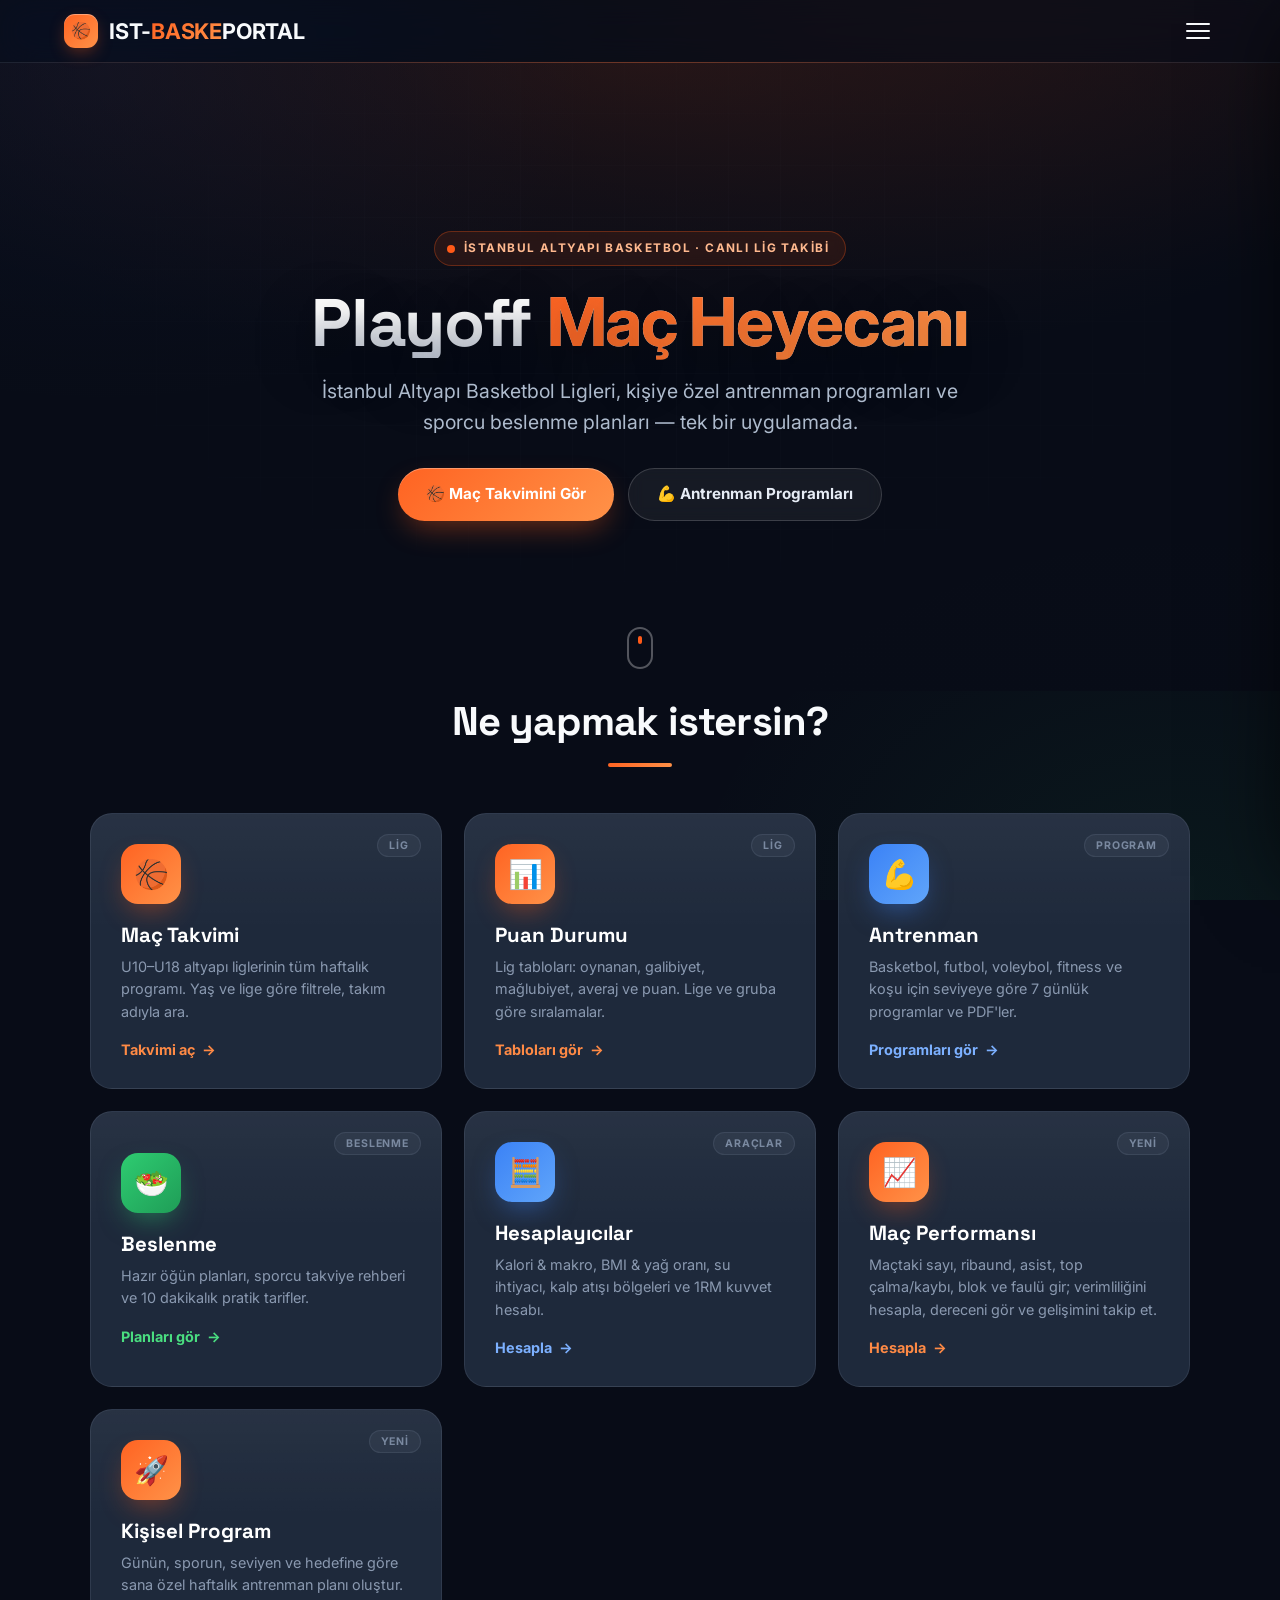
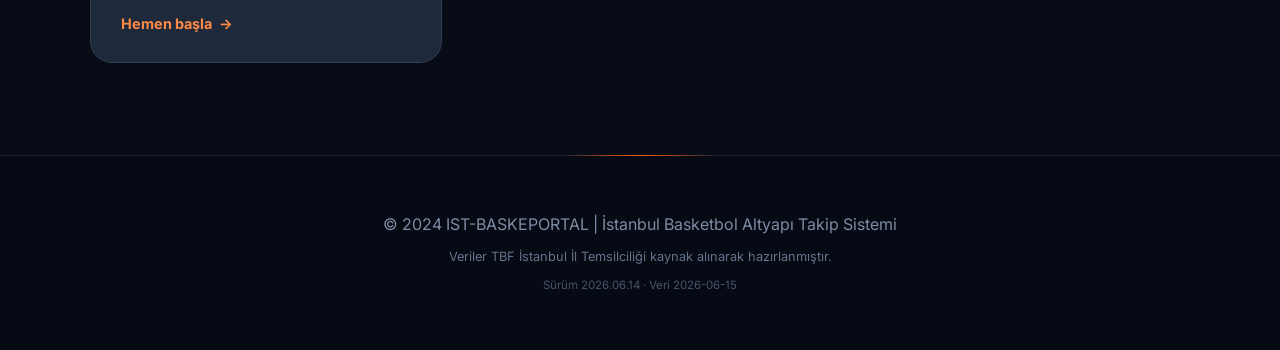
==== commit 028a0b7f: "Hero: "30. Hafta" yazısı "Playoff" olarak güncellendi Co-Authored-By: Claude Sonnet 4.6 <noreply@ant" ====
--- a/index.html
+++ b/index.html
@@ -92,7 +92,7 @@
     <section class="hero" id="heroSection">
         <div class="hero-inner">
             <span class="hero-eyebrow"><span class="dot"></span>İstanbul Altyapı Basketbol · Canlı Lig Takibi</span>
-            <h1>30. Hafta <span class="hl">Maç Heyecanı</span></h1>
+            <h1>Playoff <span class="hl">Maç Heyecanı</span></h1>
             <p>İstanbul Altyapı Basketbol Ligleri, kişiye özel antrenman programları ve sporcu beslenme planları — tek bir uygulamada.</p>
             <div class="hero-cta">
                 <a href="#matches" class="hero-btn primary" onclick="showView('matches',event)">🏀 Maç Takvimini Gör</a>
--- a/styles.css
+++ b/styles.css
@@ -592,14 +592,7 @@
             .mg-sayi { font-size: 0.72rem; }
             .mg-bar { height: 26px; }
 
-            .ms-saat, .ar-saat { flex: 0 0 64px; padding: 0 8px; }
-            .ms-saat-val, .ar-saat-val { font-size: 0.82rem; }
-            .ms-saat-ico, .ar-saat-ico { display: none; }
-            .ms-takim, .ar-takim { padding: 0 8px; }
-            .ms-takim-isim, .ar-takim-isim { font-size: 0.8rem; }
-            .ms-vs, .ar-vs { flex: 0 0 36px; }
-            .ms-vs-ic, .ar-vs-ic { width: 26px; height: 26px; font-size: 0.5rem; }
-            .ms-meta, .ar-meta { display: none !important; }
+            /* Maç/arama satırlarının mobil yerleşimi JS-enjekte stillerde (macStyle / aramaStyle) yönetilir */
 
             .ar-gun-hdr { padding: 12px 16px; }
             .ar-gun-tarih { font-size: 0.88rem; }
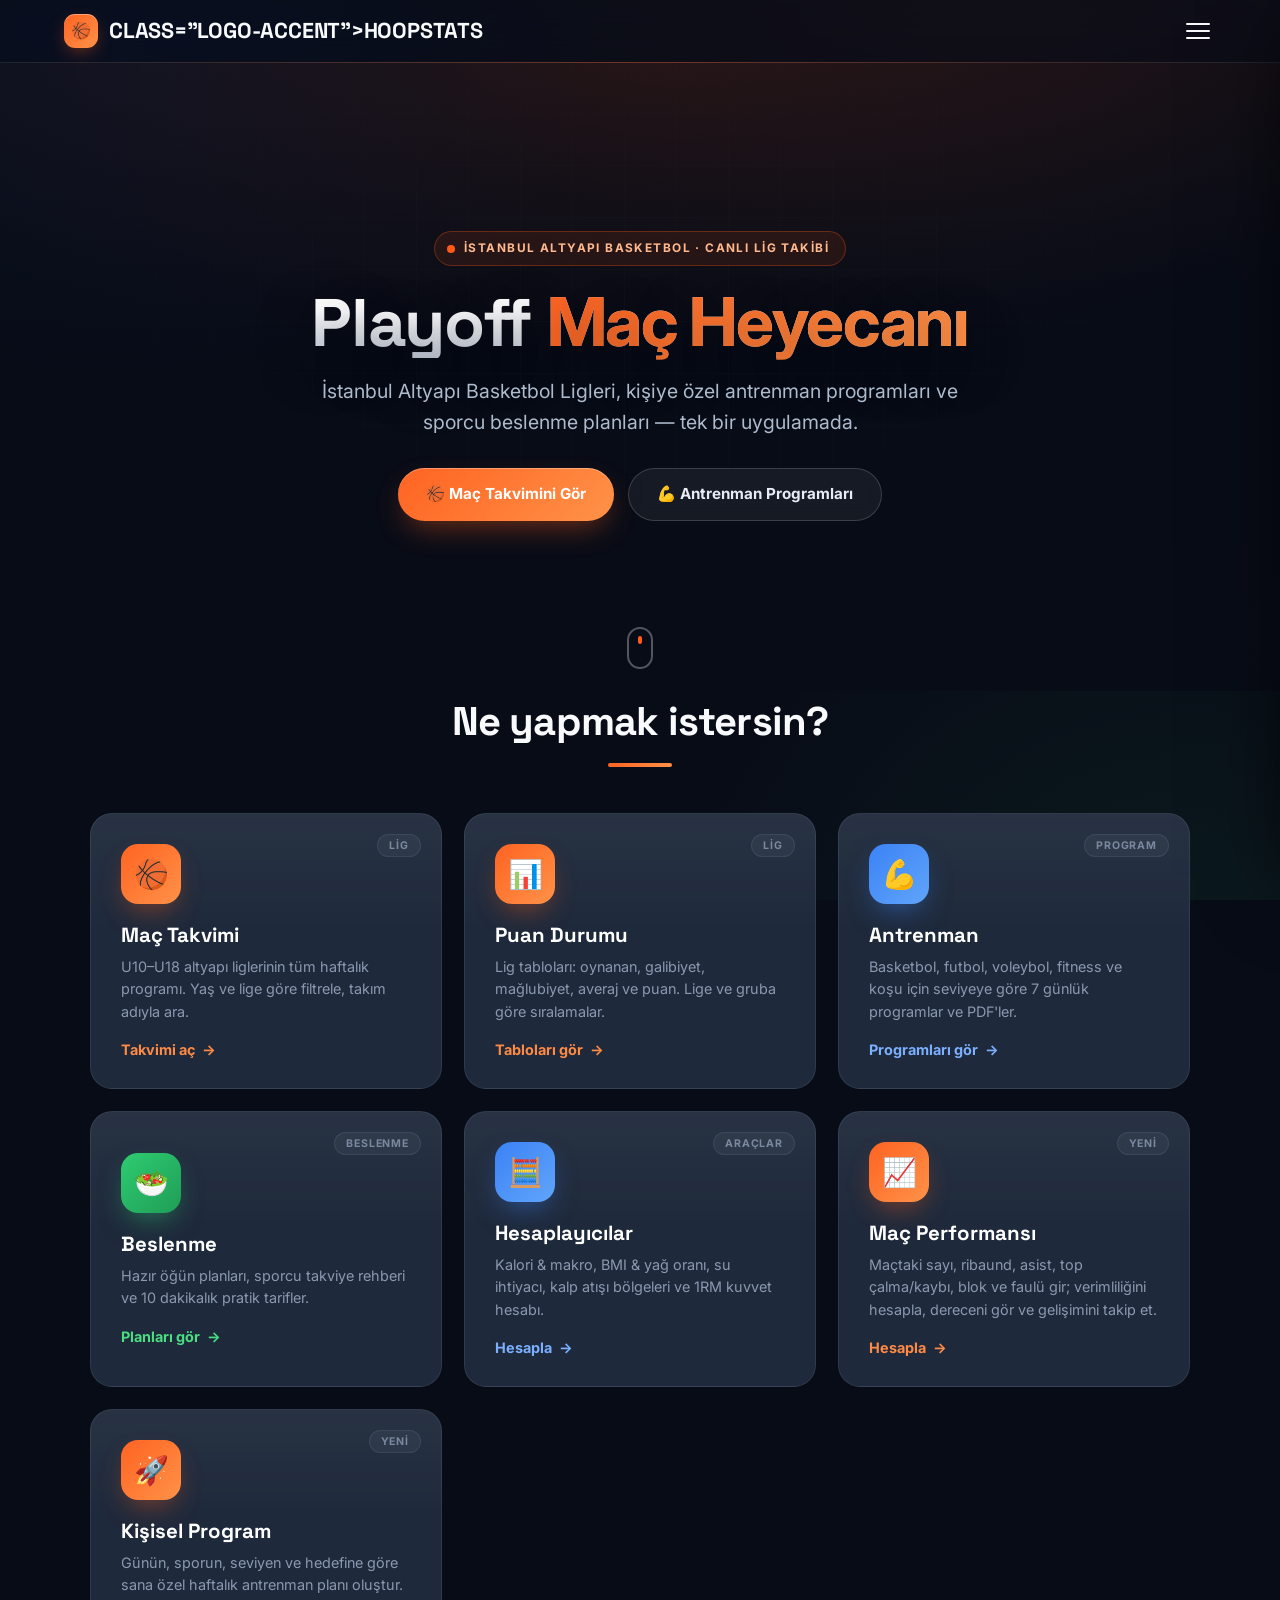
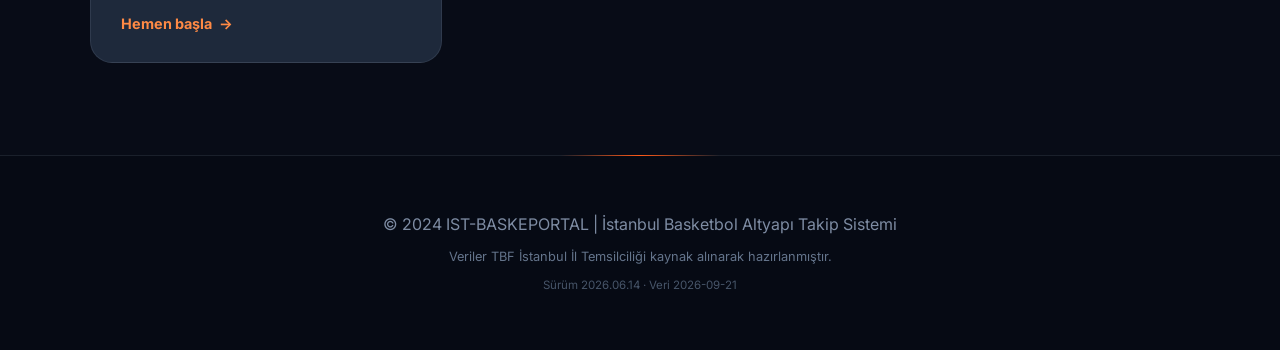
==== commit dbc26e1f: "Update index.html" ====
--- a/index.html
+++ b/index.html
@@ -12,7 +12,7 @@
 <body>
 
     <header>
-        <div class="logo" onclick="showView('home')"><span class="logo-mark">🏀</span><span>IST-<span class="logo-accent">BASKE</span>PORTAL</span><span class="view-label" id="currentViewLabel"></span></div>
+        <div class="logo" onclick="showView('home')"><span class="logo-mark">🏀</span> class="logo-accent">HOOP</span>STATS</span><span class="view-label" id="currentViewLabel"></span></div>
         <button class="hamburger" id="hamburger" onclick="toggleMenu()" aria-label="Menüyü aç/kapat">
             <span></span><span></span><span></span>
         </button>
@@ -275,13 +275,51 @@
 
         <!-- ANTRENMAN BÖLÜMÜ -->
     <section id="training" style="background: #111827;">
-        <h2>💪 Özel Antrenman Programları</h2>
-
-        <!-- SPOR KARTLARI GRİDİ -->
-        <div class="grid-container" style="margin-bottom:40px;">
+        <h2>💪 Antrenman Programı</h2>
+
+        <!-- SPOR SEÇIM EKRANI -->
+        <div id="antSporSec">
+            <p class="ant-sec-alt">Hangi sporla ilgileniyorsun?</p>
+            <div class="ant-spor-grid">
+                <button class="ant-skart" onclick="antSporSec('bball','🏀','#ff4d05','Basketbol')">
+                    <span class="ask-ico">🏀</span>
+                    <span class="ask-ad">Basketbol</span>
+                    <span class="ask-desc">Teknik, kondisyon &amp; taktik</span>
+                </button>
+                <button class="ant-skart" onclick="antSporSec('foot','⚽','#2ecc71','Futbol')">
+                    <span class="ask-ico">⚽</span>
+                    <span class="ask-ad">Futbol</span>
+                    <span class="ask-desc">Top kontrolü, paslaşma &amp; kondisyon</span>
+                </button>
+                <button class="ant-skart" onclick="antSporSec('voley','🏐','#3b82f6','Voleybol')">
+                    <span class="ask-ico">🏐</span>
+                    <span class="ask-ad">Voleybol</span>
+                    <span class="ask-desc">Smaç, blok &amp; sıçrama gücü</span>
+                </button>
+                <button class="ant-skart" onclick="antSporSec('fit','🏋️','#f59e0b','Fitness')">
+                    <span class="ask-ico">🏋️</span>
+                    <span class="ask-ad">Fitness</span>
+                    <span class="ask-desc">Kuvvet, hypertrofi &amp; vücut geliştirme</span>
+                </button>
+                <button class="ant-skart" onclick="antSporSec('run','🏃','#10b981','Koşu')">
+                    <span class="ask-ico">🏃</span>
+                    <span class="ask-ad">Koşu</span>
+                    <span class="ask-desc">Dayanıklılık, hız &amp; interval</span>
+                </button>
+            </div>
+        </div>
+
+        <!-- PLAN BAŞLIĞI (spor seçilince görünür) -->
+        <div id="antPlanHdr" style="display:none;margin-bottom:24px;">
+            <button class="ant-geri" onclick="antGeri()">← Sporu Değiştir</button>
+            <span id="antPlanUnvan"></span>
+        </div>
+
+        <!-- SPOR KARTLARI GRİDİ (spor seçilince görünür) -->
+        <div class="grid-container" id="antGrid" style="display:none;margin-bottom:40px;">
 
             <!-- BASKETBOL -->
-            <div class="card">
+            <div class="card" id="antKart-bball">
                 <h3 style="color:#ff4d05;">🏀 Basketbol Antrenmanı</h3>
                 <p style="color:#64748b;font-size:0.82rem;margin-bottom:14px;">7 günlük kapsamlı program · Tüm seviyeler</p>
                 <div class="sport-tab-btns" style="display:flex;gap:6px;flex-wrap:wrap;margin-bottom:14px;">
@@ -336,7 +374,7 @@
             </div>
 
             <!-- FUTBOL -->
-            <div class="card football">
+            <div class="card football" id="antKart-foot">
                 <h3 style="color:#2ecc71;">⚽ Futbol Antrenmanı</h3>
                 <p style="color:#64748b;font-size:0.82rem;margin-bottom:14px;">7 günlük kapsamlı program · Tüm seviyeler</p>
                 <div class="sport-tab-btns" style="display:flex;gap:6px;flex-wrap:wrap;margin-bottom:14px;">
@@ -391,7 +429,7 @@
             </div>
 
             <!-- VOLEYBOL -->
-            <div class="card">
+            <div class="card" id="antKart-voley">
                 <h3 style="color:#3b82f6;">🏐 Voleybol Antrenmanı</h3>
                 <p style="color:#64748b;font-size:0.82rem;margin-bottom:14px;">7 günlük kapsamlı program · Tüm seviyeler</p>
                 <div class="sport-tab-btns" style="display:flex;gap:6px;flex-wrap:wrap;margin-bottom:14px;">
@@ -446,7 +484,7 @@
             </div>
 
             <!-- FITNESS -->
-            <div class="card">
+            <div class="card" id="antKart-fit">
                 <h3 style="color:#f59e0b;">🏋️ Fitness Antrenmanı</h3>
                 <p style="color:#64748b;font-size:0.82rem;margin-bottom:14px;">7 günlük push/pull/legs split · Tüm seviyeler</p>
                 <div class="sport-tab-btns" style="display:flex;gap:6px;flex-wrap:wrap;margin-bottom:14px;">
@@ -501,7 +539,7 @@
             </div>
 
             <!-- KOŞU -->
-            <div class="card">
+            <div class="card" id="antKart-run">
                 <h3 style="color:#10b981;">🏃 Koşu Programı</h3>
                 <p style="color:#64748b;font-size:0.82rem;margin-bottom:14px;">7 günlük periodize program · Tüm seviyeler</p>
                 <div class="sport-tab-btns" style="display:flex;gap:6px;flex-wrap:wrap;margin-bottom:14px;">
--- a/styles.css
+++ b/styles.css
@@ -647,6 +647,59 @@
             .modal { padding: 16px 12px; }
             .ms-saat, .ar-saat { flex: 0 0 54px; }
             .ms-takim-isim, .ar-takim-isim { font-size: 0.72rem; }
+        }
+
+        /* ===== SPOR SEÇİM EKRANI ===== */
+        #antSporSec { max-width: 860px; margin: 0 auto 20px; }
+        .ant-sec-alt { text-align: center; color: #94a3b8; font-size: 1rem; margin-bottom: 32px; }
+        .ant-spor-grid {
+            display: grid;
+            grid-template-columns: repeat(auto-fit, minmax(150px, 1fr));
+            gap: 16px;
+        }
+        .ant-skart {
+            display: flex; flex-direction: column; align-items: center; gap: 10px;
+            padding: 28px 18px 22px; border-radius: 20px;
+            border: 2px solid #1e293b; background: #111827;
+            cursor: pointer; font-family: var(--font-body);
+            transition: all 0.22s; position: relative; overflow: hidden;
+        }
+        .ant-skart::before {
+            content: ''; position: absolute; inset: 0; opacity: 0;
+            background: radial-gradient(60% 60% at 50% 0%, rgba(255,90,24,0.12), transparent);
+            transition: opacity 0.22s;
+        }
+        .ant-skart:hover { border-color: var(--accent); transform: translateY(-4px); box-shadow: 0 12px 32px -10px rgba(255,77,5,0.35); }
+        .ant-skart:hover::before { opacity: 1; }
+        .ant-skart:active { transform: scale(0.97); }
+        .ask-ico { font-size: 2.6rem; line-height: 1; }
+        .ask-ad { font-size: 1rem; font-weight: 800; color: #f1f5f9; }
+        .ask-desc { font-size: 0.72rem; color: #64748b; text-align: center; line-height: 1.45; }
+
+        /* Plan başlığı */
+        #antPlanHdr {
+            display: flex; align-items: center; gap: 16px;
+            padding-bottom: 18px; border-bottom: 1px solid #1e293b;
+        }
+        .ant-geri {
+            background: transparent; border: 1.5px solid #334155; color: #94a3b8;
+            padding: 9px 18px; border-radius: 50px; cursor: pointer;
+            font-size: 0.88rem; font-weight: 600; font-family: var(--font-body);
+            transition: all 0.18s; white-space: nowrap;
+        }
+        .ant-geri:hover { border-color: var(--accent); color: #fff; }
+        #antPlanUnvan { font-size: 1.25rem; font-weight: 800; }
+
+        /* Plan modunda card hover efektini kapat (zaten seçili) */
+        #antGrid .card:hover { transform: none; border-color: #1e293b; box-shadow: none; cursor: default; }
+
+        @media (max-width: 560px) {
+            .ant-spor-grid { grid-template-columns: repeat(2, 1fr); gap: 10px; }
+            .ant-skart { padding: 22px 12px 18px; gap: 8px; border-radius: 16px; }
+            .ask-ico { font-size: 2rem; }
+            .ask-ad { font-size: 0.9rem; }
+            .ask-desc { display: none; }
+            #antPlanUnvan { font-size: 1.05rem; }
         }
 
         /* ===== SPOR PLAN SEKME ===== */
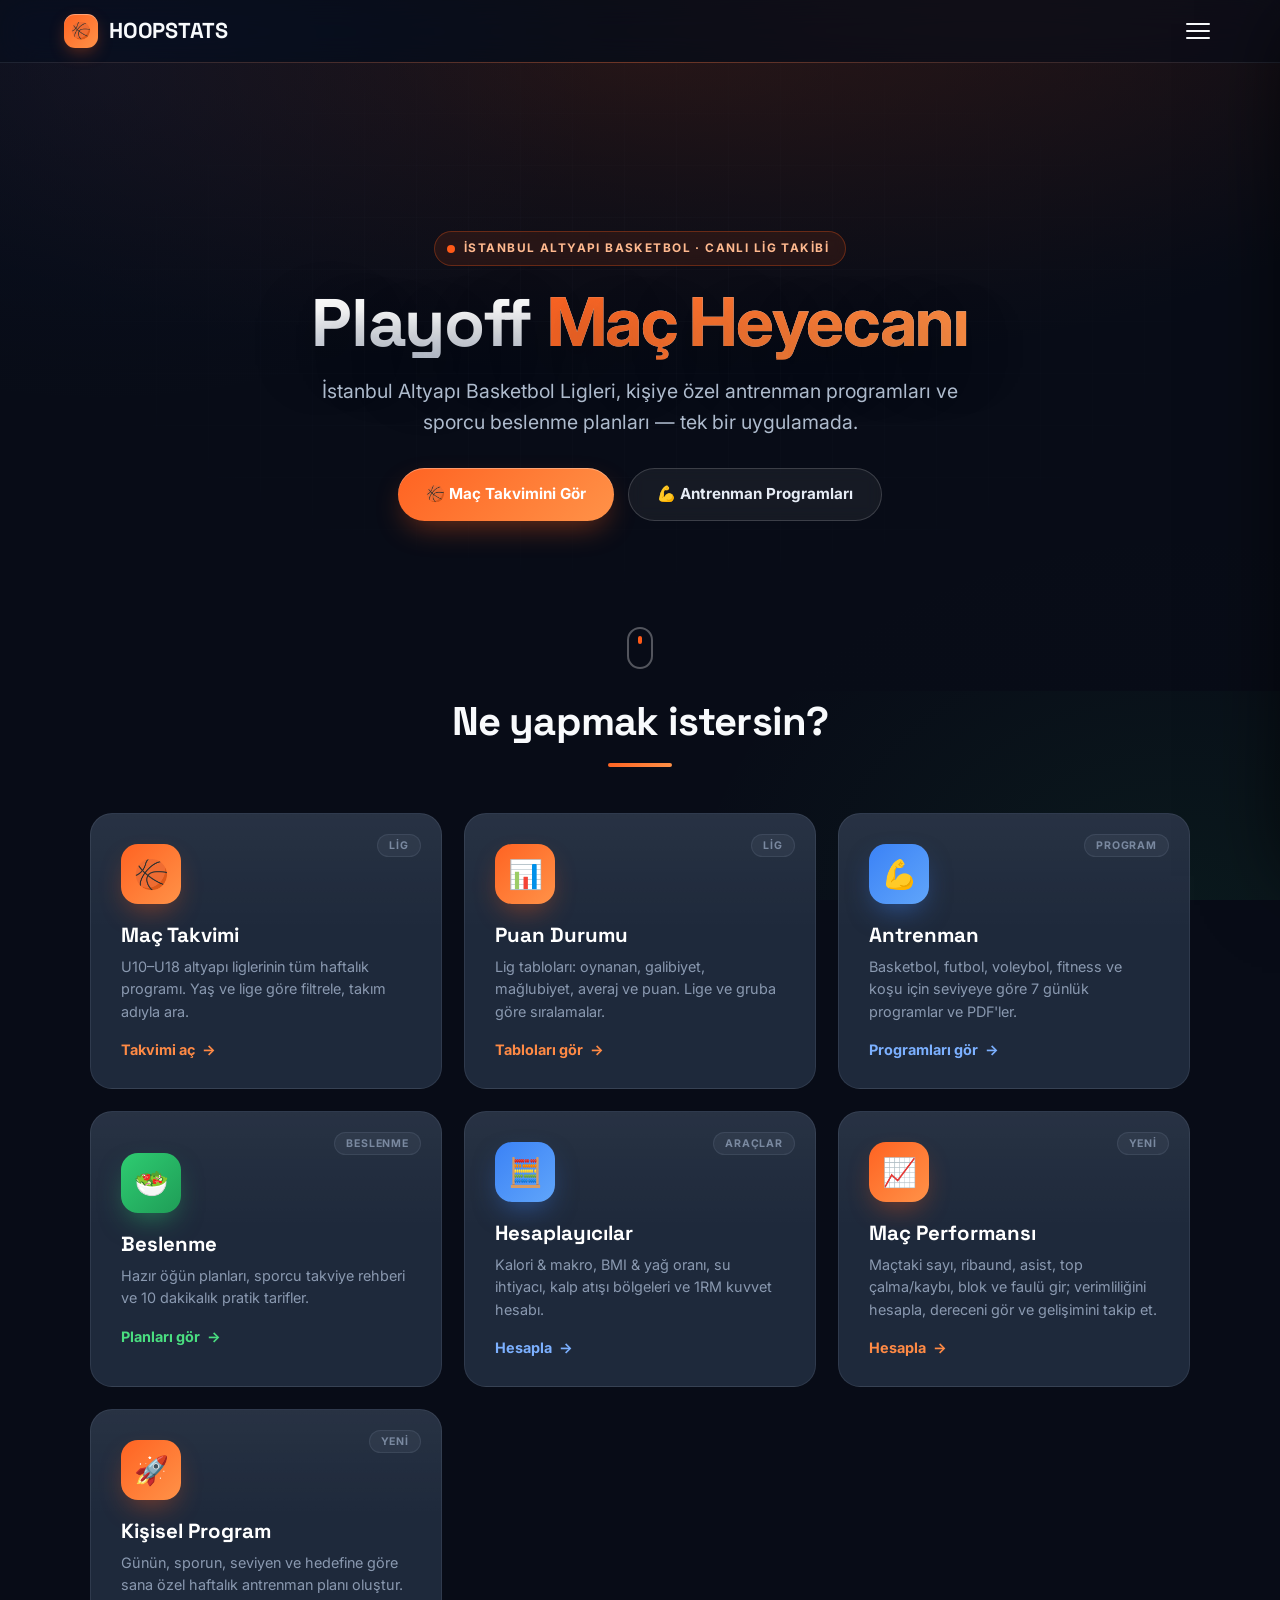
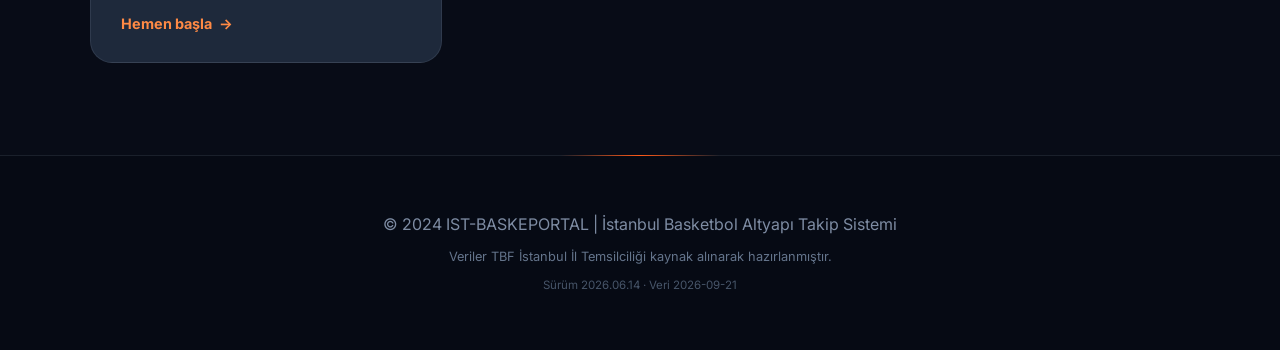
==== commit 0b4e7773: "Update index.html" ====
--- a/index.html
+++ b/index.html
@@ -3,7 +3,7 @@
 <head>
     <meta charset="UTF-8">
     <meta name="viewport" content="width=device-width, initial-scale=1.0, viewport-fit=cover">
-    <title>Pro-Athlete | Diyet, Antrenman ve Maç Takvimi</title>
+    <title>HoopStats | Diyet, Antrenman ve Maç Takvimi</title>
     <link rel="preconnect" href="https://fonts.googleapis.com">
     <link rel="preconnect" href="https://fonts.gstatic.com" crossorigin>
     <link href="https://fonts.googleapis.com/css2?family=Inter:wght@300;400;500;600;700;800;900&family=Space+Grotesk:wght@400;500;600;700&display=swap" rel="stylesheet">
@@ -12,7 +12,7 @@
 <body>
 
     <header>
-        <div class="logo" onclick="showView('home')"><span class="logo-mark">🏀</span> class="logo-accent">HOOP</span>STATS</span><span class="view-label" id="currentViewLabel"></span></div>
+        <div class="logo" onclick="showView('home')"><span class="logo-mark">🏀</span>HOOP</span>STATS</span><span class="view-label" id="currentViewLabel"></span></div>
         <button class="hamburger" id="hamburger" onclick="toggleMenu()" aria-label="Menüyü aç/kapat">
             <span></span><span></span><span></span>
         </button>
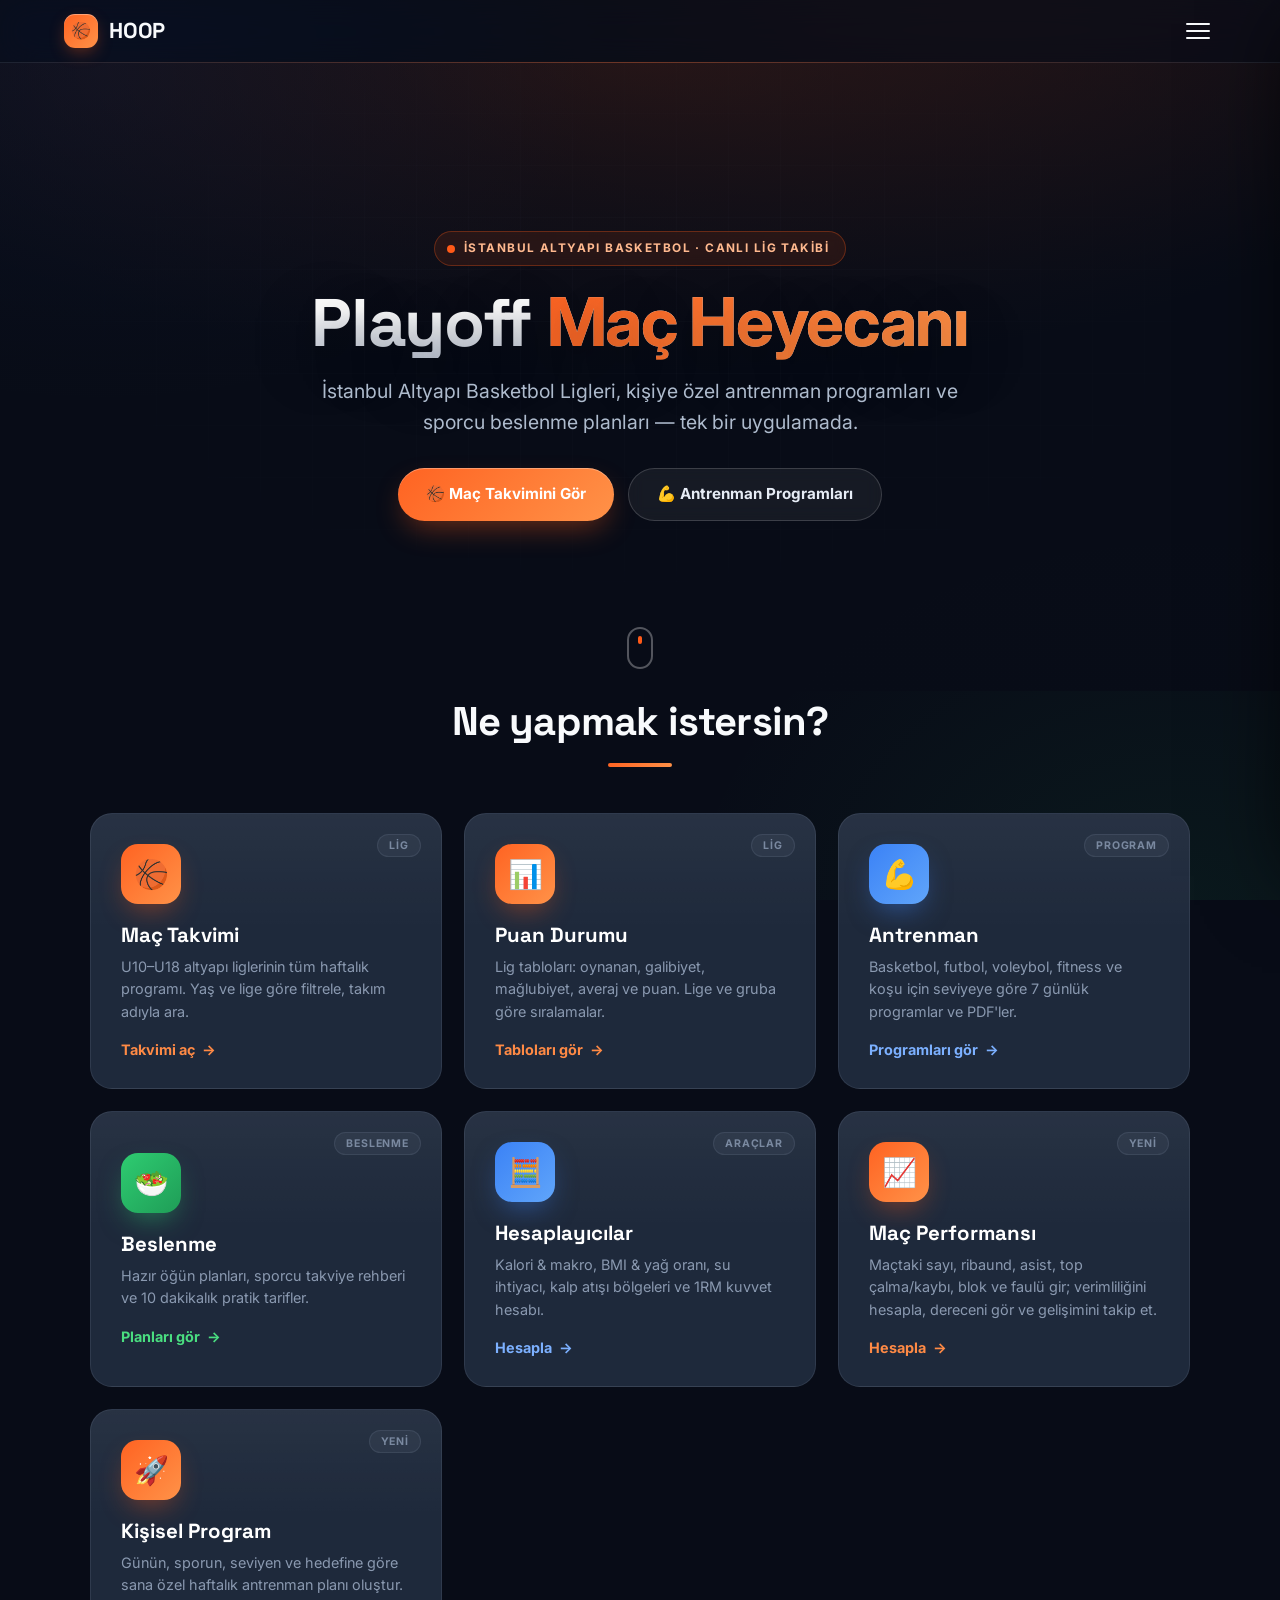
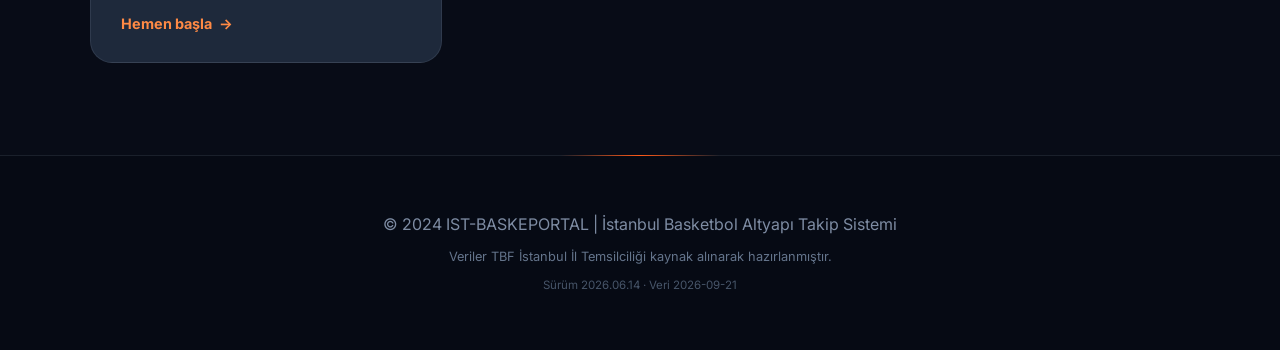
==== commit 6b92332b: "Update index.html" ====
--- a/index.html
+++ b/index.html
@@ -12,7 +12,7 @@
 <body>
 
     <header>
-        <div class="logo" onclick="showView('home')"><span class="logo-mark">🏀</span>HOOP</span>STATS</span><span class="view-label" id="currentViewLabel"></span></div>
+        <div class="logo" onclick="showView('home')"><span class="logo-mark">🏀</span>HOOP<span class="view-label" id="currentViewLabel">STATS</span><span class="view-label" id="currentViewLabel"></span></div>
         <button class="hamburger" id="hamburger" onclick="toggleMenu()" aria-label="Menüyü aç/kapat">
             <span></span><span></span><span></span>
         </button>
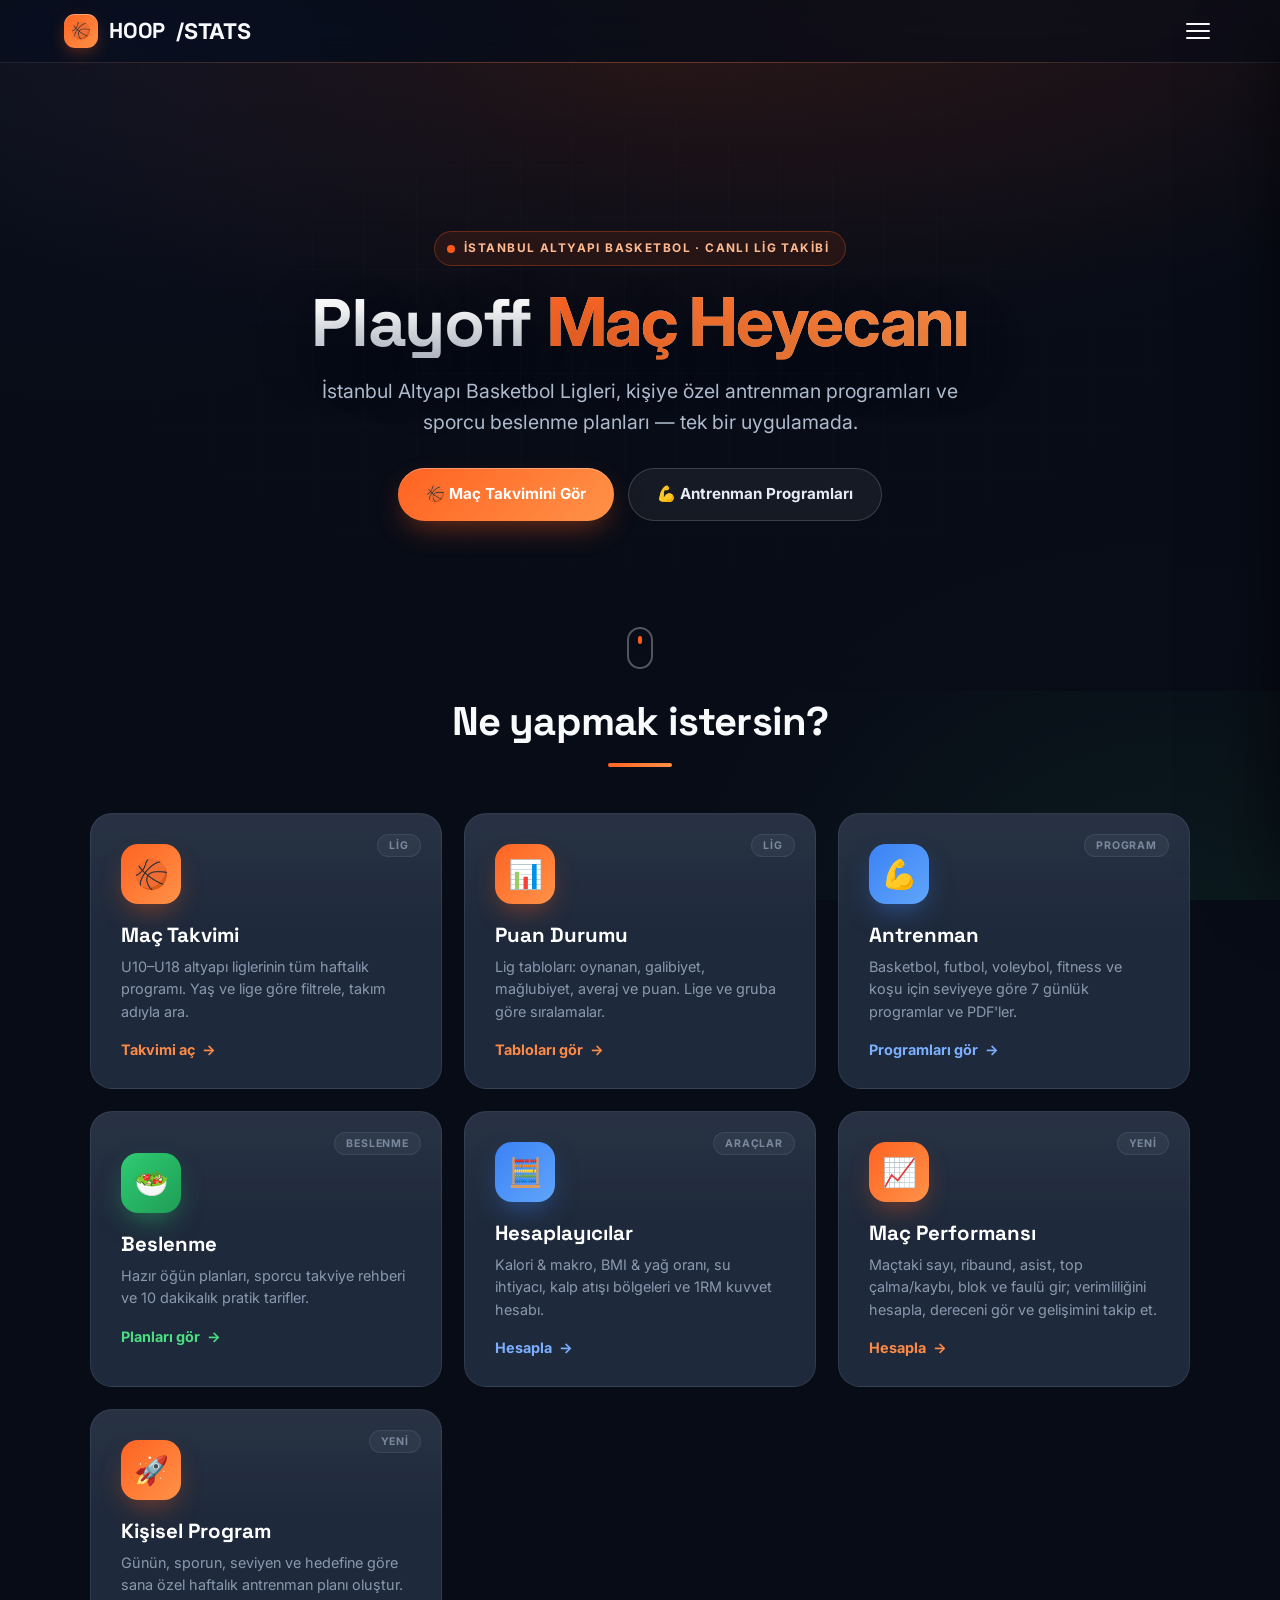
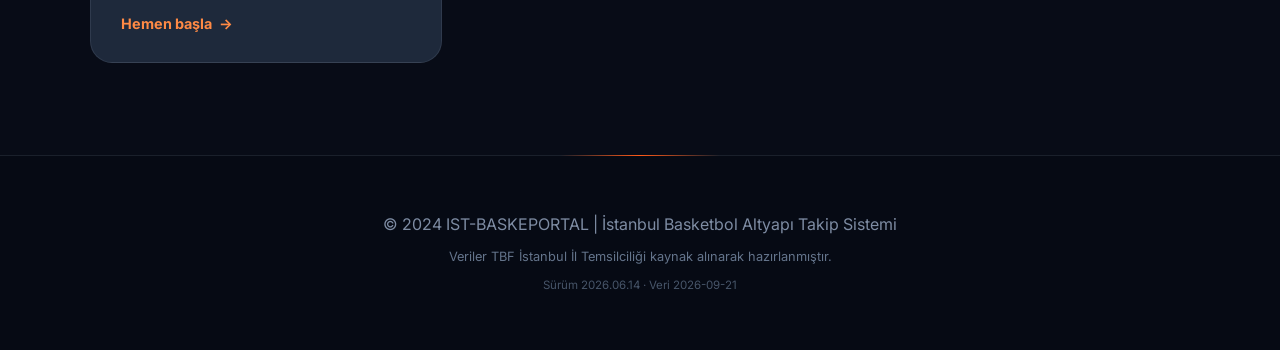
==== commit 8330b3cb: "Update index.html" ====
--- a/index.html
+++ b/index.html
@@ -12,7 +12,7 @@
 <body>
 
     <header>
-        <div class="logo" onclick="showView('home')"><span class="logo-mark">🏀</span>HOOP<span class="view-label" id="currentViewLabel">STATS</span><span class="view-label" id="currentViewLabel"></span></div>
+        <div class="logo" onclick="showView('home')"><span class="logo-mark">🏀</span>HOOP<span>/STATS</span><span class="view-label" id="currentViewLabel"></span></div>
         <button class="hamburger" id="hamburger" onclick="toggleMenu()" aria-label="Menüyü aç/kapat">
             <span></span><span></span><span></span>
         </button>
